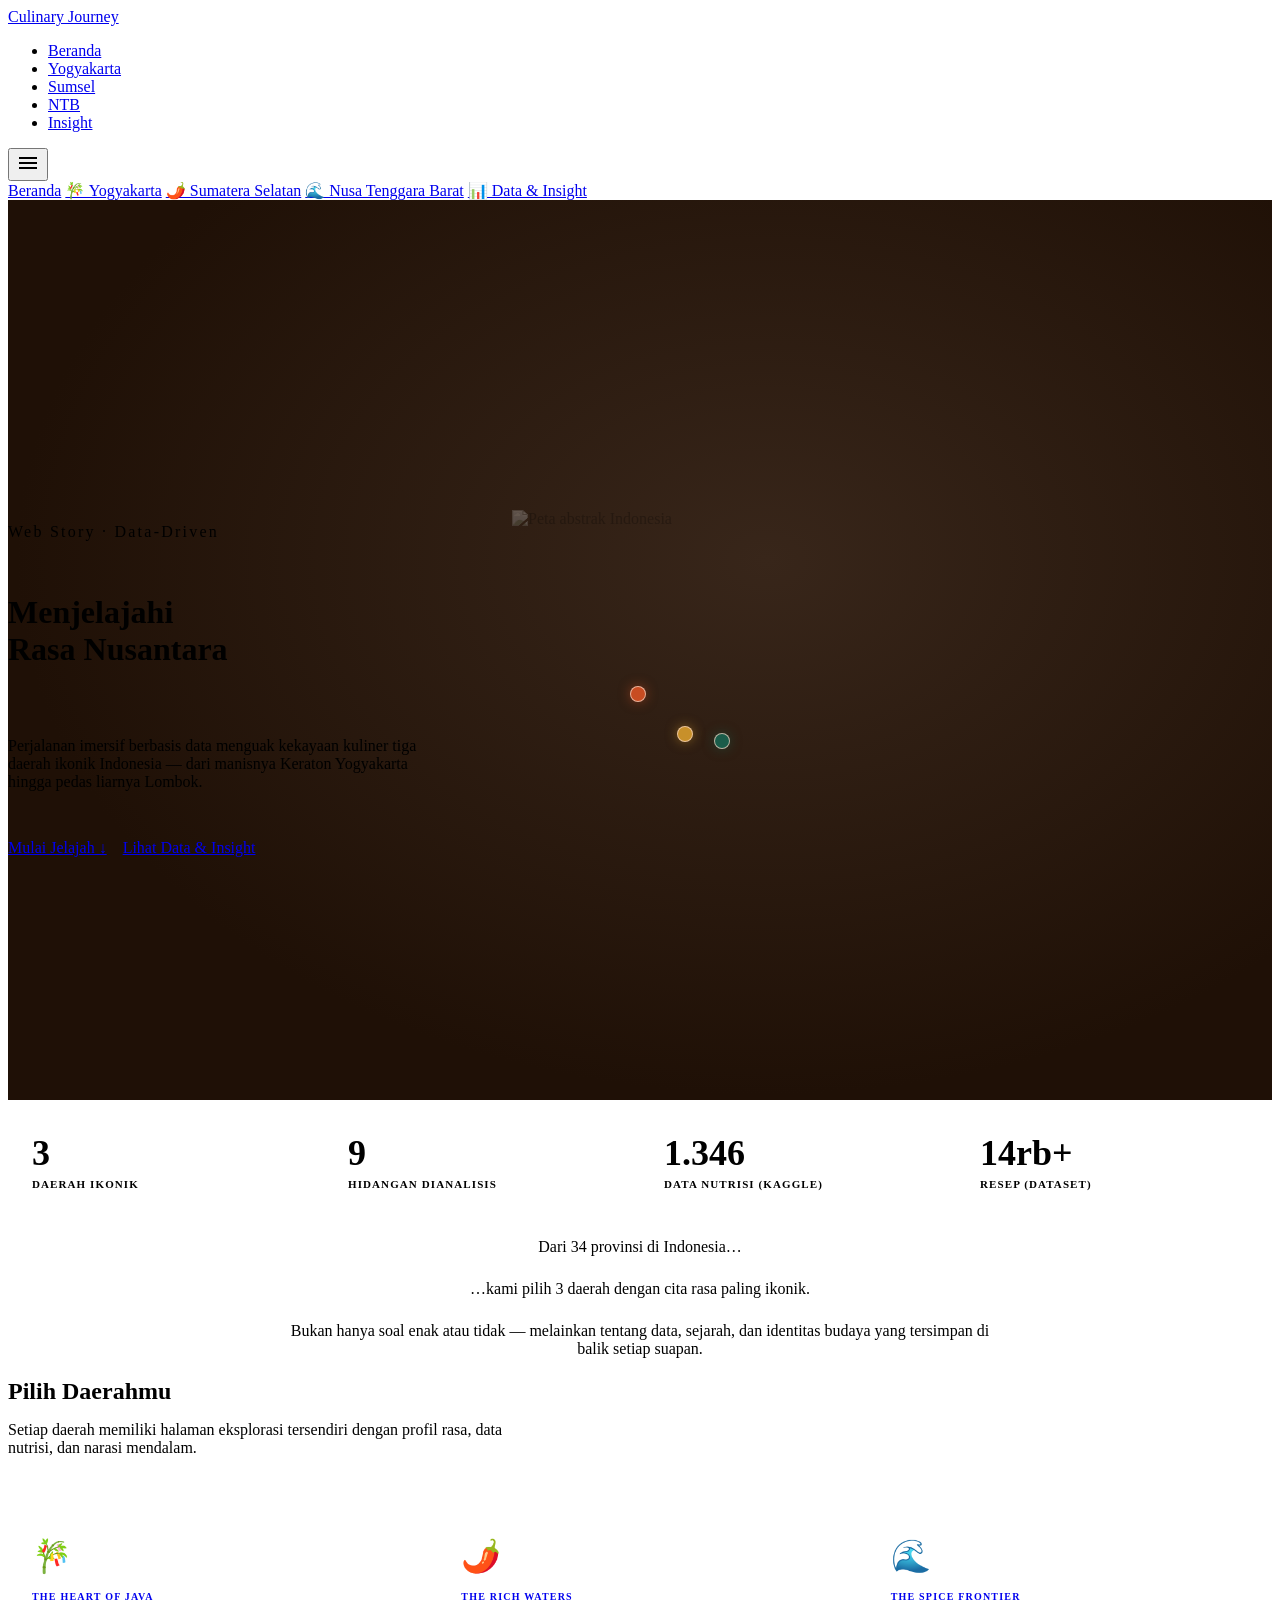
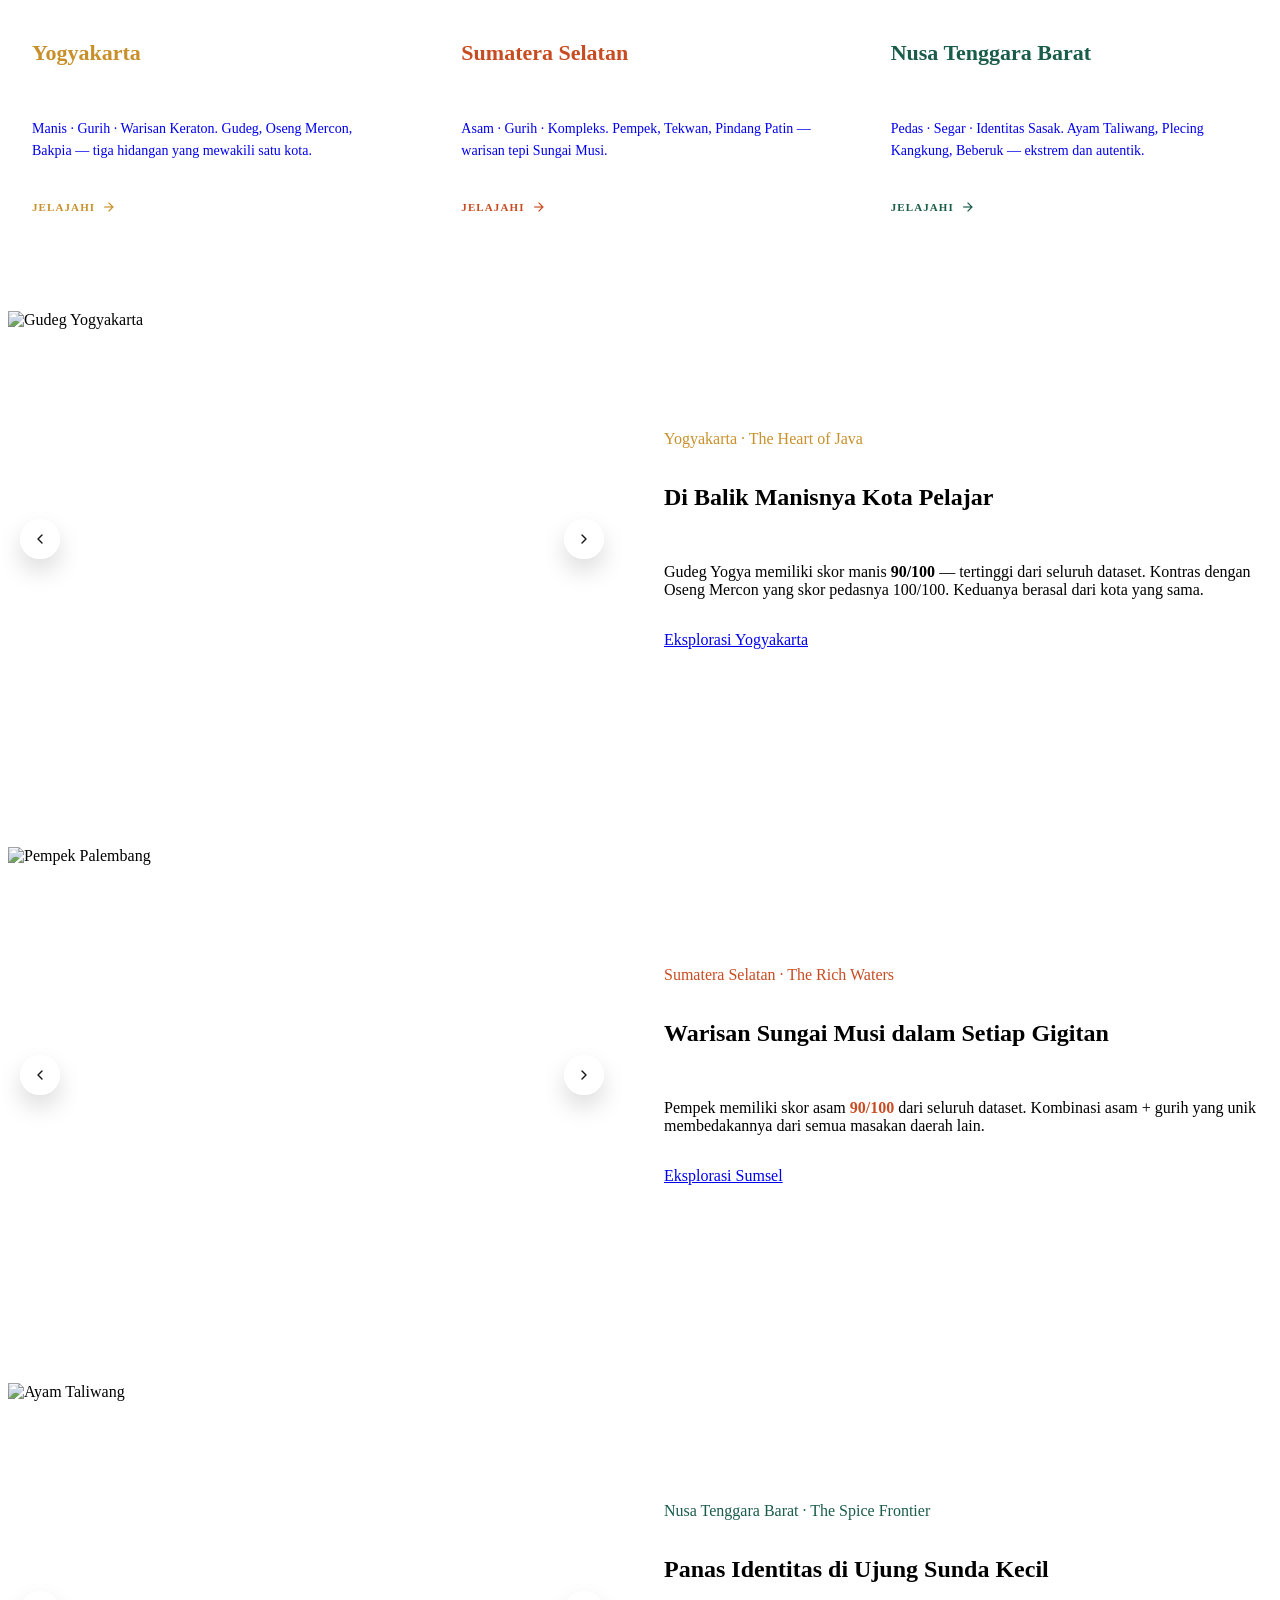
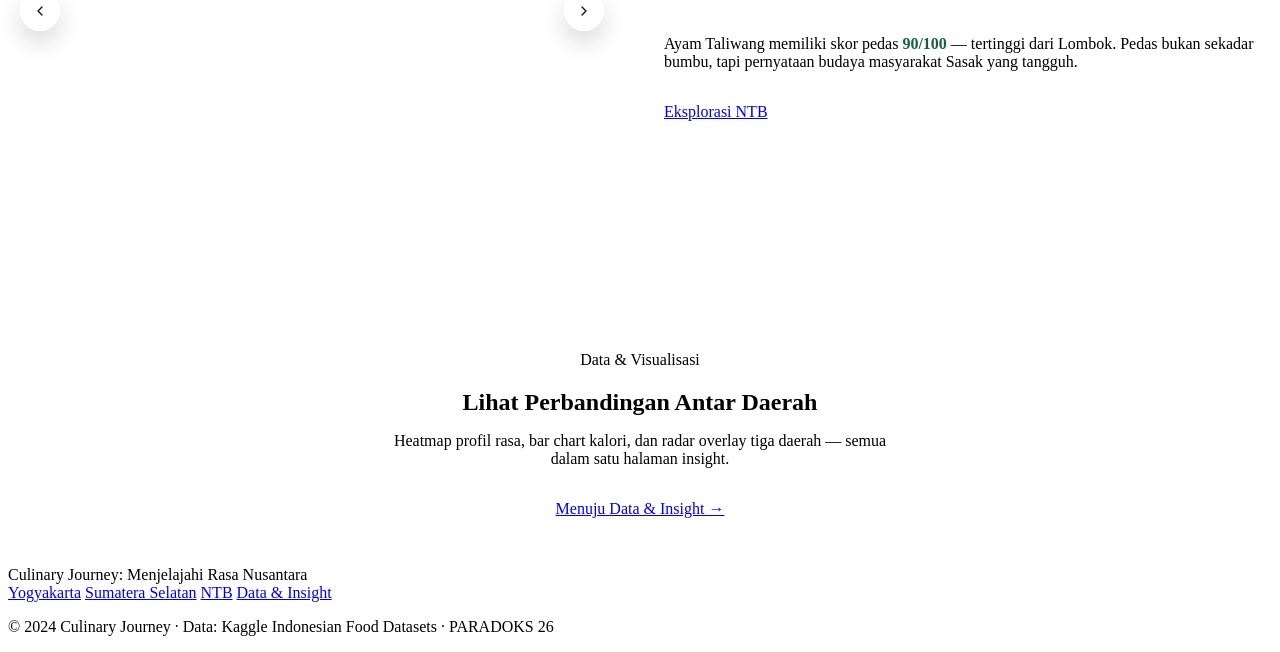
==== culinary-journey/index.html @ 3f038682 "coba update beranda" ====
<!DOCTYPE html>
<html lang="id" class="dark">

<head>
  <meta charset="UTF-8" />
  <meta name="viewport" content="width=device-width, initial-scale=1.0" />
  <title>Culinary Journey: Menjelajahi Rasa Nusantara</title>
  <meta name="description"
    content="Web story interaktif menjelajahi kuliner ikonik tiga daerah Indonesia: Yogyakarta, Sumatera Selatan, dan Nusa Tenggara Barat." />

  <!-- Fonts & Icons -->
  <link rel="preconnect" href="https://fonts.googleapis.com" />
  <link rel="preconnect" href="https://fonts.gstatic.com" crossorigin />
  <link
    href="https://fonts.googleapis.com/css2?family=Playfair+Display:wght@400;600;700&family=Inter:wght@400;500;600&display=swap"
    rel="stylesheet" />
  <link href="https://fonts.googleapis.com/css2?family=Material+Symbols+Outlined:wght,FILL@100..700,0..1&display=swap"
    rel="stylesheet" />

  <!-- Styles -->
  <link rel="stylesheet" href="assets/css/main.css" />
  <style>
    /* ── Landing-specific styles ── */
    .hero {
      min-height: 100vh;
      display: flex;
      align-items: center;
      position: relative;
      overflow: hidden;
    }

    .hero__bg {
      position: absolute;
      inset: 0;
      background: radial-gradient(ellipse at 60% 40%, #38261a 0%, #1f1006 70%);
      z-index: 0;
    }

    .hero__inner {
      position: relative;
      z-index: 1;
      display: grid;
      grid-template-columns: 1fr;
      gap: 3rem;
      align-items: center;
      padding-top: 5rem;
    }

    @media (min-width: 768px) {
      .hero__inner {
        grid-template-columns: 1fr 1fr;
        gap: 4rem;
      }
    }

    /* Map Area */
    .map-area {
      position: relative;
      min-height: 360px;
      border: 1px solid var(--color-outline-variant);
      background-color: var(--color-surface-container-lowest);
      display: flex;
      align-items: center;
      justify-content: center;
      overflow: hidden;
    }

    .map-area__img {
      width: 100%;
      height: 100%;
      object-fit: cover;
      opacity: 0.25;
      filter: grayscale(80%);
      position: absolute;
      inset: 0;
    }

    .map-pin-group {
      position: absolute;
      display: flex;
      flex-direction: column;
      align-items: center;
      cursor: pointer;
      z-index: 2;
      text-decoration: none;
    }

    .map-pin-group:focus-visible {
      outline: 2px solid var(--color-primary);
      outline-offset: 4px;
    }

    .map-pin-group__dot {
      width: 14px;
      height: 14px;
      border-radius: 50%;
      border: 1px solid rgba(252, 220, 202, 0.7);
      transition: transform 0.3s ease, box-shadow 0.3s ease;
    }

    .map-pin-group:hover .map-pin-group__dot {
      transform: scale(1.6);
      box-shadow: 0 0 16px currentColor;
    }

    .map-pin-group__label {
      margin-top: 8px;
      font-size: 0.625rem;
      font-weight: 600;
      letter-spacing: 0.1em;
      text-transform: uppercase;
      color: var(--color-on-surface);
      opacity: 0;
      transition: opacity 0.3s ease;
      white-space: nowrap;
    }

    .map-pin-group:hover .map-pin-group__label {
      opacity: 1;
    }

    .map-pin-group--jogja {
      top: 60%;
      left: 30%;
    }

    .map-pin-group--sumsel {
      top: 49%;
      left: 15%;
    }

    .map-pin-group--ntb {
      top: 62%;
      left: 45%;
    }

    /* Region Cards (Landing) */
    .region-cards {
      display: grid;
      grid-template-columns: 1fr;
      gap: 1.5rem;
    }

    @media (min-width: 640px) {
      .region-cards {
        grid-template-columns: repeat(3, 1fr);
      }
    }

    .region-card {
      border: 1px solid var(--color-outline-variant);
      background-color: var(--color-surface-container-lowest);
      padding: 2rem 1.5rem;
      display: flex;
      flex-direction: column;
      gap: 1rem;
      text-decoration: none;
      transition: border-color 0.3s ease, background-color 0.3s ease;
      cursor: pointer;
    }

    .region-card:hover {
      border-color: var(--color-primary);
      background-color: var(--color-surface-container);
    }

    .region-card__emoji {
      font-size: 2rem;
    }

    .region-card__eyebrow {
      font-size: 0.625rem;
      font-weight: 600;
      letter-spacing: 0.12em;
      text-transform: uppercase;
      color: var(--color-outline);
    }

    .region-card__name {
      font-family: var(--font-display);
      font-size: 1.375rem;
      font-weight: 600;
      color: var(--color-on-surface);
    }

    .region-card__desc {
      font-size: 0.875rem;
      line-height: 1.55;
      color: var(--color-on-surface-variant);
    }

    .region-card__cta {
      font-size: 0.6875rem;
      font-weight: 600;
      letter-spacing: 0.1em;
      text-transform: uppercase;
      display: flex;
      align-items: center;
      gap: 6px;
      margin-top: auto;
      padding-top: 0.5rem;
    }

    /* Z-pattern landing feature articles */
    .landing-feature {
      display: grid;
      grid-template-columns: 1fr;
      gap: 3rem;
      align-items: center;
    }

    @media (min-width: 768px) {
      .landing-feature {
        grid-template-columns: 1fr 1fr;
      }
    }

    .landing-feature__img {
      aspect-ratio: 4/3;
      object-fit: cover;
      width: 100%;
      border: 1px solid var(--color-outline);
      filter: grayscale(40%);
      transition: filter 0.5s ease, opacity 0.4s ease;
    }

    .landing-feature__img:hover {
      filter: grayscale(0%);
    }

    .landing-feature__slider {
      position: relative;
      width: 100%;
      display: grid;
      place-items: center;
    }

    .slider-btn {
      position: absolute;
      top: 50%;
      transform: translateY(-50%);
      width: 40px;
      height: 40px;
      border: none;
      border-radius: 999px;
      background: rgba(255, 255, 255, 0.92);
      color: #111;
      cursor: pointer;
      display: grid;
      place-items: center;
      box-shadow: 0 12px 24px rgba(0, 0, 0, 0.14);
      transition: transform 0.2s ease, background 0.2s ease;
    }

    .slider-btn:hover {
      transform: translateY(-50%) scale(1.05);
      background: rgba(255, 255, 255, 1);
    }

    .slider-btn--prev {
      left: 0.75rem;
    }

    .slider-btn--next {
      right: 0.75rem;
    }

    .slider-btn svg {
      width: 1rem;
      height: 1rem;
    }

    .landing-feature__content {
      display: flex;
      flex-direction: column;
      gap: 1rem;
    }

    /* Stats row */
    .stats-bar {
      display: flex;
      flex-wrap: wrap;
      border: 1px solid var(--color-outline-variant);
      background-color: var(--color-surface-container-lowest);
    }

    .stats-bar__item {
      flex: 1;
      min-width: 180px;
      padding: 2rem 1.5rem;
      border-right: 1px solid var(--color-outline-variant);
      display: flex;
      flex-direction: column;
      gap: 4px;
    }

    .stats-bar__item:last-child {
      border-right: none;
    }

    .stats-bar__value {
      font-family: var(--font-display);
      font-size: 2.25rem;
      font-weight: 700;
      color: var(--color-primary);
    }

    .stats-bar__label {
      font-size: 0.6875rem;
      font-weight: 600;
      letter-spacing: 0.1em;
      text-transform: uppercase;
      color: var(--color-on-surface-variant);
    }
  </style>
</head>

<body>
  <!-- Reading Progress -->
  <div id="reading-progress" role="progressbar" aria-label="Reading progress"></div>

  <!-- Batik Texture Background -->
  <div class="batik-texture" aria-hidden="true"></div>

  <!-- ── NAVBAR ── -->
  <nav class="navbar" role="navigation" aria-label="Main navigation">
    <div class="navbar__inner">
      <a href="index.html" class="navbar__logo" aria-label="Culinary Journey — Home">Culinary Journey</a>

      <ul class="navbar__links" role="list">
        <li><a href="index.html" class="active">Beranda</a></li>
        <li><a href="yogyakarta.html">Yogyakarta</a></li>
        <li><a href="sumatera-selatan.html">Sumsel</a></li>
        <li><a href="nusa-tenggara-barat.html">NTB</a></li>
        <li><a href="insight.html">Insight</a></li>
      </ul>

      <button class="navbar__hamburger" id="hamburger" aria-label="Buka menu" aria-expanded="false">
        <span class="material-symbols-outlined">menu</span>
      </button>
    </div>
  </nav>

  <!-- Mobile Menu -->
  <div class="navbar__mobile-menu" id="mobile-menu" role="navigation" aria-label="Mobile navigation">
    <a href="index.html">Beranda</a>
    <a href="yogyakarta.html">🎋 Yogyakarta</a>
    <a href="sumatera-selatan.html">🌶️ Sumatera Selatan</a>
    <a href="nusa-tenggara-barat.html">🌊 Nusa Tenggara Barat</a>
    <a href="insight.html">📊 Data & Insight</a>
  </div>

  <main>
    <!-- ── HERO ── -->
    <header class="hero" id="hero">
      <div class="hero__bg" aria-hidden="true"></div>
      <div class="container hero__inner">
        <!-- Copy -->
        <div style="display:flex; flex-direction:column; gap:2rem;">
          <span class="text-label text-primary" style="letter-spacing:0.14em;">Web Story · Data-Driven</span>
          <h1 class="text-display" style="max-width:580px;">
            Menjelajahi<br />Rasa Nusantara
          </h1>
          <p class="text-body-lg text-muted" style="max-width:440px;">
            Perjalanan imersif berbasis data menguak kekayaan kuliner tiga daerah ikonik Indonesia — dari manisnya
            Keraton Yogyakarta hingga pedas liarnya Lombok.
          </p>
          <div style="display:flex; flex-wrap:wrap; gap:1rem;">
            <a href="yogyakarta.html" class="btn btn--primary">Mulai Jelajah ↓</a>
            <a href="insight.html" class="btn btn--outline-primary">Lihat Data &amp; Insight</a>
          </div>
        </div>

        <!-- Interactive Map -->
        <div class="map-area" aria-label="Peta Indonesia dengan 3 titik fokus daerah">
          <img class="map-area__img"
            src="https://lh3.googleusercontent.com/aida-public/[base64]"
            alt="Peta abstrak Indonesia" />

          <!-- Yogyakarta Pin -->
          <a class="map-pin-group map-pin-group--jogja" href="yogyakarta.html" aria-label="Explore Yogyakarta">
            <div class="map-pin-group__dot" style="background-color:#c8902a; box-shadow:0 0 12px #c8902a88;"></div>
            <span class="map-pin-group__label" style="color:#c8902a;">Yogyakarta</span>
          </a>

          <!-- Sumatera Selatan Pin -->
          <a class="map-pin-group map-pin-group--sumsel" href="sumatera-selatan.html"
            aria-label="Explore Sumatera Selatan">
            <div class="map-pin-group__dot" style="background-color:#c84c22; box-shadow:0 0 12px #c84c2288;"></div>
            <span class="map-pin-group__label" style="color:#c84c22;">Sumatera Selatan</span>
          </a>

          <!-- NTB Pin -->
          <a class="map-pin-group map-pin-group--ntb" href="nusa-tenggara-barat.html"
            aria-label="Explore Nusa Tenggara Barat">
            <div class="map-pin-group__dot" style="background-color:#1a5c4a; box-shadow:0 0 12px #1a5c4a88;"></div>
            <span class="map-pin-group__label" style="color:#1a5c4a;">NTB</span>
          </a>
        </div>
      </div>
    </header>

    <!-- ── STATS ROW ── -->
    <section aria-label="Statistik proyek">
      <div class="container">
        <div class="stats-bar reveal">
          <div class="stats-bar__item">
            <span class="stats-bar__value">3</span>
            <span class="stats-bar__label">Daerah Ikonik</span>
          </div>
          <div class="stats-bar__item">
            <span class="stats-bar__value">9</span>
            <span class="stats-bar__label">Hidangan Dianalisis</span>
          </div>
          <div class="stats-bar__item">
            <span class="stats-bar__value">1.346</span>
            <span class="stats-bar__label">Data Nutrisi (Kaggle)</span>
          </div>
          <div class="stats-bar__item">
            <span class="stats-bar__value">14rb+</span>
            <span class="stats-bar__label">Resep (Dataset)</span>
          </div>
        </div>
      </div>
    </section>

    <!-- ── SCROLLYTELLING INTRO ── -->
    <section class="section container" aria-label="Narasi pengantar">
      <div style="max-width:700px; margin:0 auto; text-align:center;">
        <p class="text-body-lg text-muted reveal" style="margin-bottom:1.5rem;">
          Dari 34 provinsi di Indonesia…
        </p>
        <p class="text-headline-lg reveal reveal--delay-1" style="margin-bottom:1.5rem;">
          …kami pilih <em style="color:var(--color-primary); font-style:normal;">3 daerah</em> dengan cita rasa paling
          ikonik.
        </p>
        <p class="text-body-lg text-muted reveal reveal--delay-2">
          Bukan hanya soal enak atau tidak — melainkan tentang data, sejarah, dan identitas budaya yang tersimpan di
          balik setiap suapan.
        </p>
      </div>
    </section>

    <!-- ── REGION CARDS ── -->
    <section class="section container" aria-label="Pilih daerah eksplorasi">
      <h2 class="text-headline-lg reveal" style="margin-bottom:0.75rem;">Pilih Daerahmu</h2>
      <p class="text-body-md text-muted reveal reveal--delay-1" style="margin-bottom:3rem; max-width:520px;">
        Setiap daerah memiliki halaman eksplorasi tersendiri dengan profil rasa, data nutrisi, dan narasi mendalam.
      </p>

      <div class="region-cards" data-stagger>
        <!-- Yogyakarta -->
        <a class="region-card reveal" href="yogyakarta.html" data-stagger-child>
          <div class="region-card__emoji">🎋</div>
          <span class="region-card__eyebrow">The Heart of Java</span>
          <h3 class="region-card__name" style="color:#c8902a;">Yogyakarta</h3>
          <p class="region-card__desc">Manis · Gurih · Warisan Keraton. Gudeg, Oseng Mercon, Bakpia — tiga hidangan yang
            mewakili satu kota.</p>
          <span class="region-card__cta" style="color:#c8902a;">
            Jelajahi <span class="material-symbols-outlined" style="font-size:1rem;">arrow_forward</span>
          </span>
        </a>

        <!-- Sumatera Selatan -->
        <a class="region-card reveal reveal--delay-1" href="sumatera-selatan.html" data-stagger-child>
          <div class="region-card__emoji">🌶️</div>
          <span class="region-card__eyebrow">The Rich Waters</span>
          <h3 class="region-card__name" style="color:#c84c22;">Sumatera Selatan</h3>
          <p class="region-card__desc">Asam · Gurih · Kompleks. Pempek, Tekwan, Pindang Patin — warisan tepi Sungai
            Musi.</p>
          <span class="region-card__cta" style="color:#c84c22;">
            Jelajahi <span class="material-symbols-outlined" style="font-size:1rem;">arrow_forward</span>
          </span>
        </a>

        <!-- NTB -->
        <a class="region-card reveal reveal--delay-2" href="nusa-tenggara-barat.html" data-stagger-child>
          <div class="region-card__emoji">🌊</div>
          <span class="region-card__eyebrow">The Spice Frontier</span>
          <h3 class="region-card__name" style="color:#1a5c4a;">Nusa Tenggara Barat</h3>
          <p class="region-card__desc">Pedas · Segar · Identitas Sasak. Ayam Taliwang, Plecing Kangkung, Beberuk —
            ekstrem dan autentik.</p>
          <span class="region-card__cta" style="color:#1a5c4a;">
            Jelajahi <span class="material-symbols-outlined" style="font-size:1rem;">arrow_forward</span>
          </span>
        </a>
      </div>
    </section>

    <!-- ── Z-PATTERN: YOGYAKARTA FEATURE ── -->
    <section class="section container" aria-label="Feature Yogyakarta">
      <div class="batik-divider" aria-hidden="true">
        <span class="batik-divider__line"></span>
        <span class="batik-divider__dot"></span>
        <span class="batik-divider__dot"></span>
        <span class="batik-divider__dot"></span>
        <span class="batik-divider__line"></span>
      </div>

      <article class="landing-feature" style="margin-top:4rem;">
        <div class="reveal">
          <div class="landing-feature__slider" data-slider="yogya">
            <button class="slider-btn slider-btn--prev" type="button" aria-label="Gambar sebelumnya"
              data-slider-button="prev" data-slider="yogya">
              <svg viewBox="0 0 24 24" aria-hidden="true">
                <path d="M15 18l-6-6 6-6" fill="none" stroke="currentColor" stroke-width="2" stroke-linecap="round"
                  stroke-linejoin="round" />
              </svg>
            </button>
            <img class="landing-feature__img"
              src="https://lh3.googleusercontent.com/aida-public/[base64]"
              alt="Gudeg Yogyakarta" data-slider="yogya" />
            <button class="slider-btn slider-btn--next" type="button" aria-label="Gambar berikutnya"
              data-slider-button="next" data-slider="yogya">
              <svg viewBox="0 0 24 24" aria-hidden="true">
                <path d="M9 18l6-6-6-6" fill="none" stroke="currentColor" stroke-width="2" stroke-linecap="round"
                  stroke-linejoin="round" />
              </svg>
            </button>
          </div>
        </div>
        <div class="landing-feature__content reveal reveal--delay-1">
          <span class="text-label" style="color:#c8902a;">Yogyakarta · The Heart of Java</span>
          <h2 class="text-headline-lg">Di Balik Manisnya Kota Pelajar</h2>
          <p class="text-body-lg text-muted">
            Gudeg Yogya memiliki skor manis <strong style="color:var(--color-primary);">90/100</strong> — tertinggi dari
            seluruh dataset. Kontras dengan Oseng Mercon yang skor pedasnya 100/100. Keduanya berasal dari kota yang
            sama.
          </p>
          <a href="yogyakarta.html" class="btn btn--outline" style="align-self:flex-start;">Eksplorasi Yogyakarta</a>
        </div>
      </article>

      <!-- Reversed Z: Sumatera Selatan -->
      <article class="landing-feature" style="margin-top:5rem;">
        <div class="landing-feature__content reveal" style="order:2;">
          <span class="text-label" style="color:#c84c22;">Sumatera Selatan · The Rich Waters</span>
          <h2 class="text-headline-lg">Warisan Sungai Musi dalam Setiap Gigitan</h2>
          <p class="text-body-lg text-muted">
            Pempek memiliki skor asam <strong style="color:#c84c22;">90/100</strong> dari seluruh dataset. Kombinasi
            asam + gurih yang unik membedakannya dari semua masakan daerah lain.
          </p>
          <a href="sumatera-selatan.html" class="btn btn--outline" style="align-self:flex-start;">Eksplorasi Sumsel</a>
        </div>
        <div class="reveal reveal--delay-1" style="order:1;">
          <div class="landing-feature__slider" data-slider="sumsel">
            <button class="slider-btn slider-btn--prev" type="button" aria-label="Gambar sebelumnya"
              data-slider-button="prev" data-slider="sumsel">
              <svg viewBox="0 0 24 24" aria-hidden="true">
                <path d="M15 18l-6-6 6-6" fill="none" stroke="currentColor" stroke-width="2" stroke-linecap="round"
                  stroke-linejoin="round" />
              </svg>
            </button>
            <img class="landing-feature__img"
              src="https://lh3.googleusercontent.com/aida-public/[base64]"
              alt="Pempek Palembang" data-slider="sumsel" />
            <button class="slider-btn slider-btn--next" type="button" aria-label="Gambar berikutnya"
              data-slider-button="next" data-slider="sumsel">
              <svg viewBox="0 0 24 24" aria-hidden="true">
                <path d="M9 18l6-6-6-6" fill="none" stroke="currentColor" stroke-width="2" stroke-linecap="round"
                  stroke-linejoin="round" />
              </svg>
            </button>
          </div>
        </div>
      </article>

      <!-- Reversed Z: Nusa Tenggara Barat -->
      <article class="landing-feature" style="margin-top:5rem;">
        <div class="reveal">
          <div class="landing-feature__slider" data-slider="ntb">
            <button class="slider-btn slider-btn--prev" type="button" aria-label="Gambar sebelumnya"
              data-slider-button="prev" data-slider="ntb">
              <svg viewBox="0 0 24 24" aria-hidden="true">
                <path d="M15 18l-6-6 6-6" fill="none" stroke="currentColor" stroke-width="2" stroke-linecap="round"
                  stroke-linejoin="round" />
              </svg>
            </button>
            <img class="landing-feature__img" src="https://images.unsplash.com/photo-1555126634-323283e090fa?w=800&q=80"
              alt="Ayam Taliwang" data-slider="ntb" />
            <button class="slider-btn slider-btn--next" type="button" aria-label="Gambar berikutnya"
              data-slider-button="next" data-slider="ntb">
              <svg viewBox="0 0 24 24" aria-hidden="true">
                <path d="M9 18l6-6-6-6" fill="none" stroke="currentColor" stroke-width="2" stroke-linecap="round"
                  stroke-linejoin="round" />
              </svg>
            </button>
          </div>
        </div>
        <div class="landing-feature__content reveal reveal--delay-1">
          <span class="text-label" style="color:#1a5c4a;">Nusa Tenggara Barat · The Spice Frontier</span>
          <h2 class="text-headline-lg">Panas Identitas di Ujung Sunda Kecil</h2>
          <p class="text-body-lg text-muted">
            Ayam Taliwang memiliki skor pedas <strong style="color:#1a5c4a;">90/100</strong> — tertinggi dari Lombok.
            Pedas bukan sekadar bumbu, tapi pernyataan budaya masyarakat Sasak yang tangguh.
          </p>
          <a href="nusa-tenggara-barat.html" class="btn btn--outline" style="align-self:flex-start;">Eksplorasi NTB</a>
        </div>
      </article>
    </section>

    <!-- ── CTA INSIGHT ── -->
    <section class="section container" style="text-align:center;" aria-label="CTA Data Insight">
      <div class="batik-divider reveal" aria-hidden="true">
        <span class="batik-divider__line"></span>
        <span class="batik-divider__dot"></span>
        <span class="batik-divider__dot"></span>
        <span class="batik-divider__dot"></span>
        <span class="batik-divider__line"></span>
      </div>
      <div class="reveal"
        style="margin-top:4rem; padding:3rem; border:1px solid var(--color-outline-variant); background-color:var(--color-surface-container-lowest);">
        <span class="text-label text-outline" style="display:block; margin-bottom:1rem;">Data &amp; Visualisasi</span>
        <h2 class="text-headline-lg" style="margin-bottom:1rem;">Lihat Perbandingan Antar Daerah</h2>
        <p class="text-body-lg text-muted" style="max-width:500px; margin:0 auto 2rem;">
          Heatmap profil rasa, bar chart kalori, dan radar overlay tiga daerah — semua dalam satu halaman insight.
        </p>
        <a href="insight.html" class="btn btn--primary">Menuju Data &amp; Insight →</a>
      </div>
    </section>
  </main>

  <!-- ── FOOTER ── -->
  <footer class="footer" role="contentinfo">
    <div class="footer__inner">
      <div class="footer__logo">Culinary Journey: Menjelajahi Rasa Nusantara</div>
      <nav class="footer__links" aria-label="Footer navigation">
        <a href="yogyakarta.html">Yogyakarta</a>
        <a href="sumatera-selatan.html">Sumatera Selatan</a>
        <a href="nusa-tenggara-barat.html">NTB</a>
        <a href="insight.html">Data &amp; Insight</a>
      </nav>
      <p class="footer__copy">© 2024 Culinary Journey · Data: Kaggle Indonesian Food Datasets · PARADOKS 26</p>
    </div>
  </footer>

  <!-- Scripts -->
  <script src="assets/js/main.js"></script>
  <script>
    document.addEventListener('DOMContentLoaded', () => {
      const sliders = {
        yogya: [
          { src: 'https://lh3.googleusercontent.com/aida-public/[base64]', alt: 'Gudeg Yogyakarta' },
          { src: 'https://images.unsplash.com/photo-1555342008-47ad87396bbf?w=800&q=80', alt: 'Oseng Mercon' },
          { src: 'https://images.unsplash.com/photo-1564936282956-5f3c1d1ce1ca?w=800&q=80', alt: 'Bakpia Pathok' }
        ],
        sumsel: [
          { src: 'https://lh3.googleusercontent.com/aida-public/[base64]', alt: 'Pempek Palembang' },
          { src: 'https://images.unsplash.com/photo-1550401372-e2a553a5e6f0?w=800&q=80', alt: 'Tekwan Palembang' },
          { src: 'https://images.unsplash.com/photo-1540189549336-e6e99c3679fe?w=800&q=80', alt: 'Pindang Patin Sumsel' }
        ],
        ntb: [
          { src: 'https://images.unsplash.com/photo-1555126634-323283e090fa?w=800&q=80', alt: 'Ayam Taliwang' },
          { src: 'https://images.unsplash.com/photo-1506354666786-959d6d497f1a?w=800&q=80', alt: 'Plecing Kangkung' },
          { src: 'https://images.unsplash.com/photo-1544025162-d76694265947?w=800&q=80', alt: 'Beberuk Terong' }
        ]
      };

      const state = { yogya: 0, sumsel: 0, ntb: 0 };

      const update = (id) => {
        const image = document.querySelector(`img[data-slider="${id}"]`);
        if (!image) return;
        const item = sliders[id][state[id]];
        image.style.opacity = '0';
        setTimeout(() => {
          image.src = item.src;
          image.alt = item.alt;
          image.style.opacity = '1';
        }, 120);
      };

      document.querySelectorAll('[data-slider-button]').forEach(button => {
        button.addEventListener('click', () => {
          const id = button.dataset.slider;
          const dir = button.dataset.sliderButton === 'next' ? 1 : -1;
          const items = sliders[id];
          if (!items) return;
          state[id] = (state[id] + dir + items.length) % items.length;
          update(id);
        });
      });

      update('yogya');
      update('sumsel');
      update('ntb');
    });
  </script>
</body>

</html>
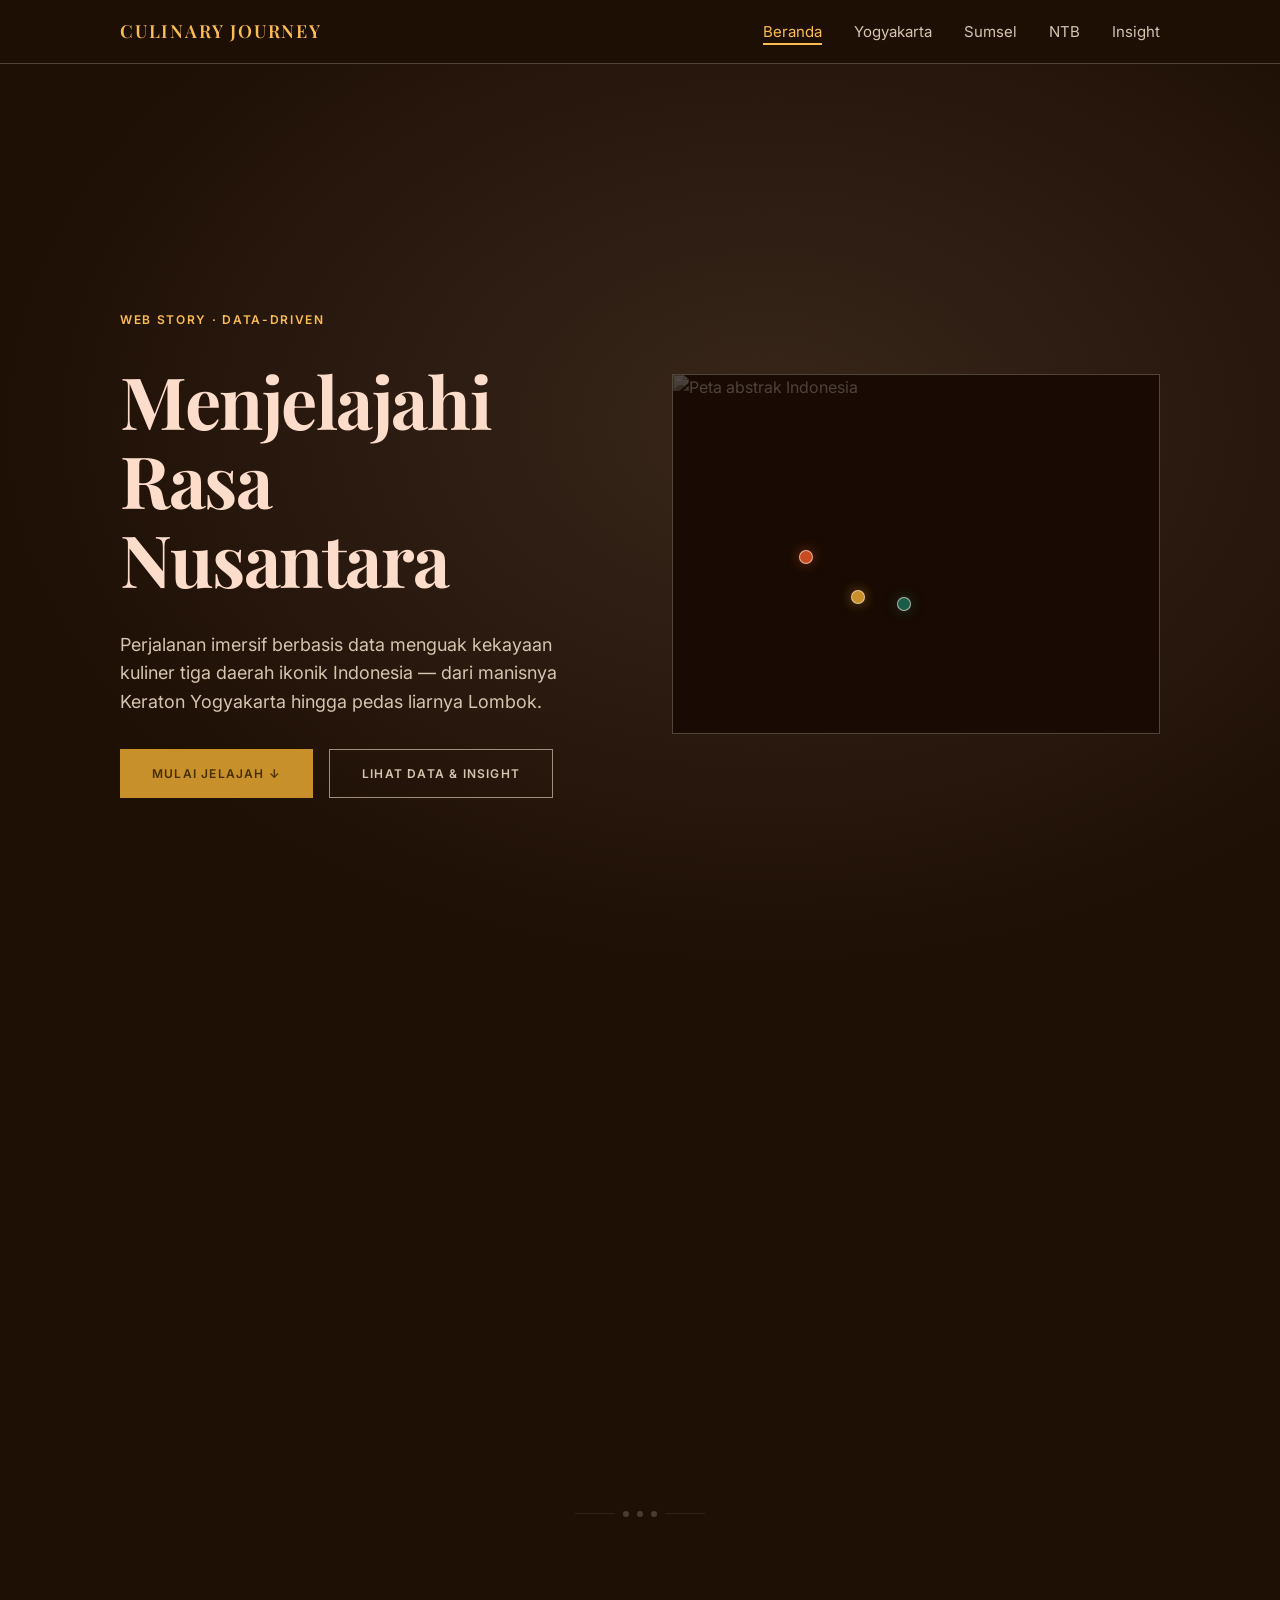
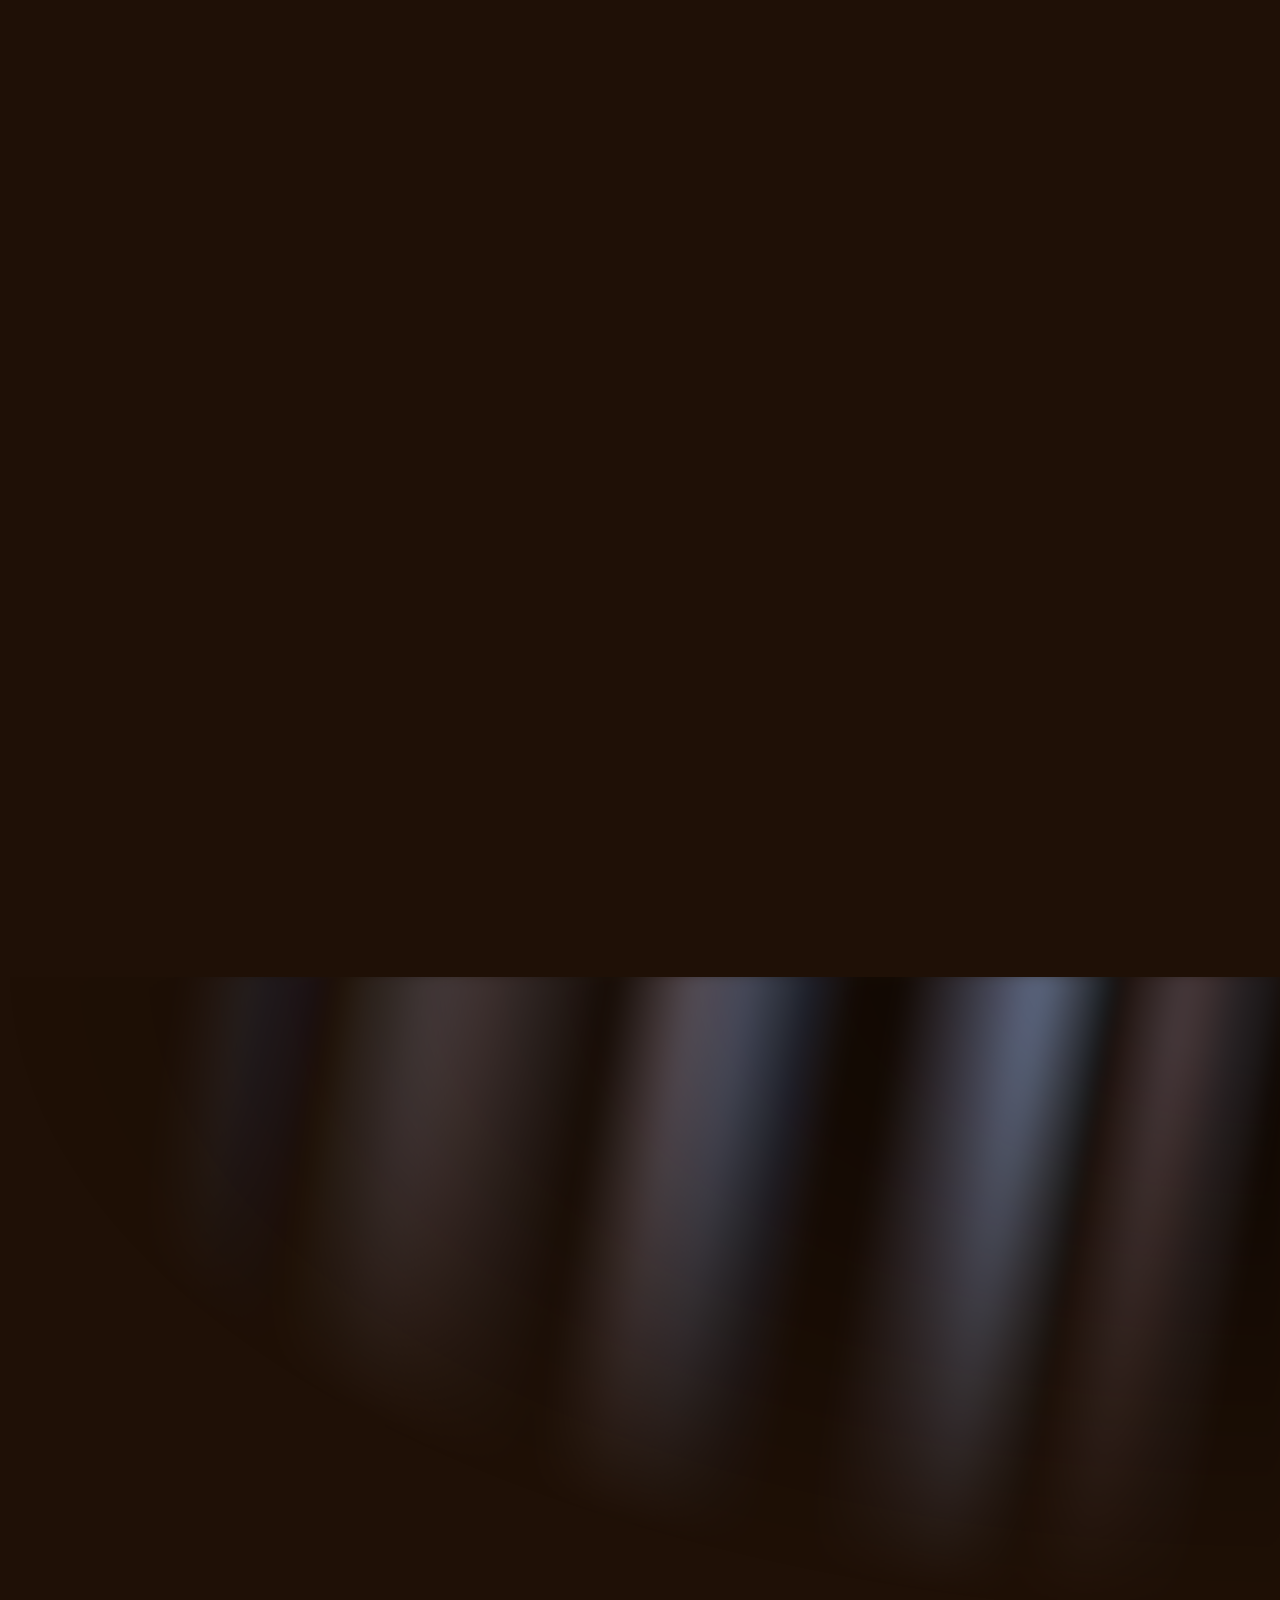
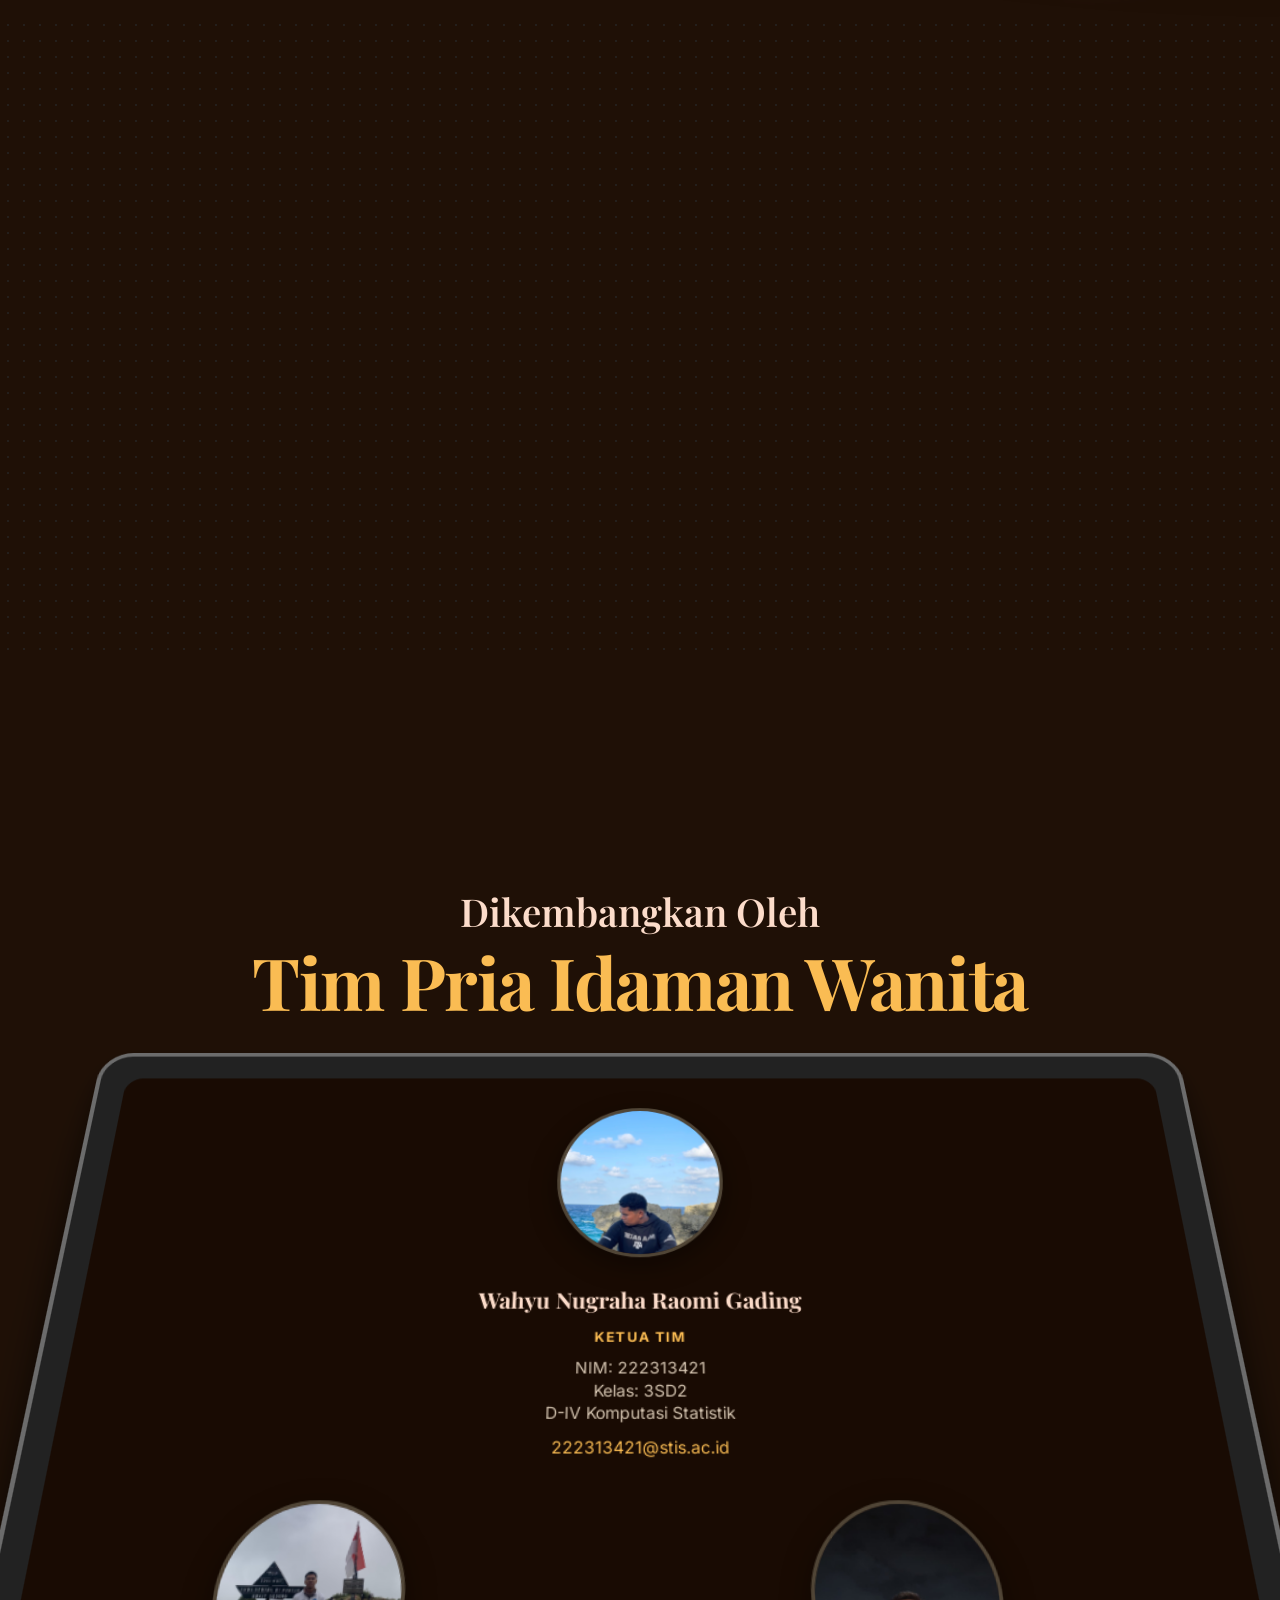
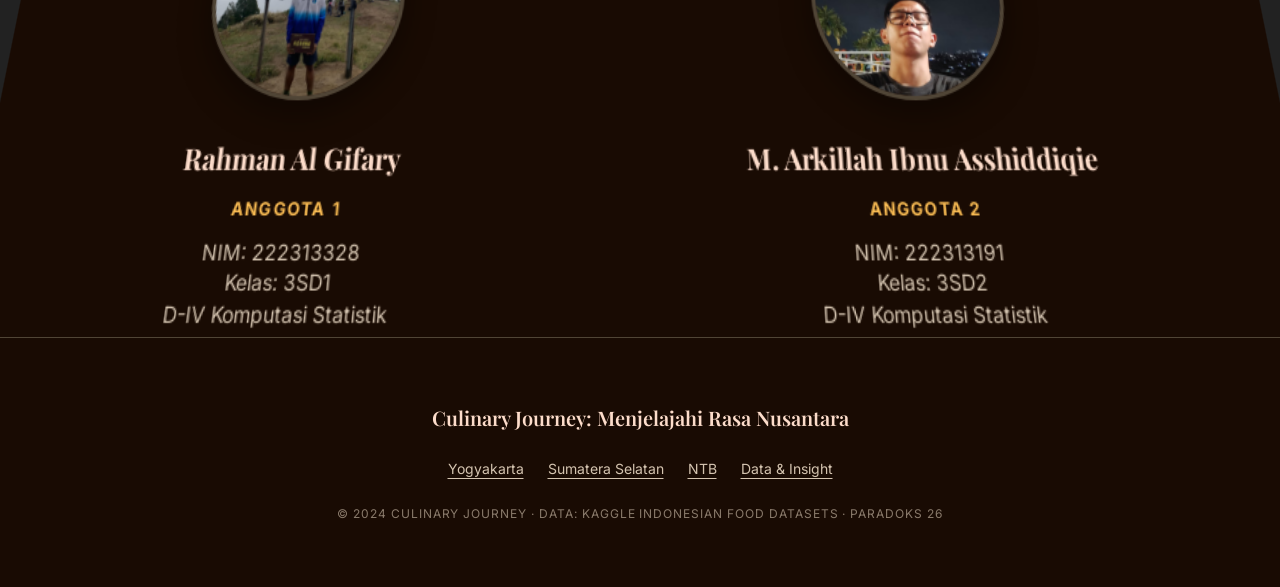
==== commit 92e992b5: "edit beranda" ====
--- a/culinary-journey/index.html
+++ b/culinary-journey/index.html
@@ -134,71 +134,84 @@
       left: 45%;
     }
 
-    /* Region Cards (Landing) */
-    .region-cards {
-      display: grid;
-      grid-template-columns: 1fr;
+    /* ── Aurora Background (CTA Insight) ── */
+    .aurora-container {
+      position: relative;
+      display: flex;
+      flex-direction: column;
+      height: 60vh;
+      min-height: 40rem;
+      align-items: center;
+      justify-content: center;
+      background-color: var(--color-surface);
+      color: var(--color-on-surface);
+      overflow: hidden;
+    }
+
+    .aurora-bg-wrapper {
+      position: absolute;
+      inset: 0;
+      overflow: hidden;
+      pointer-events: none;
+    }
+
+    .aurora-bg {
+      --black: #000;
+      --transparent: transparent;
+      --aurora-1: #3b82f6;
+      --aurora-2: #a5b4fc;
+      --aurora-3: #93c5fd;
+      --aurora-4: #ddd6fe;
+      --aurora-5: #60a5fa;
+
+      --dark-gradient: repeating-linear-gradient(100deg, var(--black) 0%, var(--black) 7%, var(--transparent) 10%, var(--transparent) 12%, var(--black) 16%);
+      --aurora: repeating-linear-gradient(100deg, var(--aurora-1) 10%, var(--aurora-2) 15%, var(--aurora-3) 20%, var(--aurora-4) 25%, var(--aurora-5) 30%);
+
+      position: absolute;
+      inset: -10px;
+      opacity: 0.5;
+      will-change: transform;
+      filter: blur(10px);
+
+      background-image: var(--dark-gradient), var(--aurora);
+      background-size: 300% 200%;
+      background-position: 50% 50%, 50% 50%;
+
+      mask-image: radial-gradient(ellipse at 100% 0%, black 10%, transparent 70%);
+      -webkit-mask-image: radial-gradient(ellipse at 100% 0%, black 10%, transparent 70%);
+    }
+
+    .aurora-bg::after {
+      content: "";
+      position: absolute;
+      inset: 0;
+      background-image: var(--dark-gradient), var(--aurora);
+      background-size: 200% 100%;
+      animation: aurora 60s linear infinite;
+      background-attachment: fixed;
+      mix-blend-mode: difference;
+    }
+
+    @keyframes aurora {
+      from {
+        background-position: 50% 50%, 50% 50%;
+      }
+
+      to {
+        background-position: 350% 50%, 350% 50%;
+      }
+    }
+
+    .aurora-content {
+      position: relative;
+      z-index: 10;
+      display: flex;
+      flex-direction: column;
       gap: 1.5rem;
-    }
-
-    @media (min-width: 640px) {
-      .region-cards {
-        grid-template-columns: repeat(3, 1fr);
-      }
-    }
-
-    .region-card {
-      border: 1px solid var(--color-outline-variant);
-      background-color: var(--color-surface-container-lowest);
-      padding: 2rem 1.5rem;
-      display: flex;
-      flex-direction: column;
-      gap: 1rem;
-      text-decoration: none;
-      transition: border-color 0.3s ease, background-color 0.3s ease;
-      cursor: pointer;
-    }
-
-    .region-card:hover {
-      border-color: var(--color-primary);
-      background-color: var(--color-surface-container);
-    }
-
-    .region-card__emoji {
-      font-size: 2rem;
-    }
-
-    .region-card__eyebrow {
-      font-size: 0.625rem;
-      font-weight: 600;
-      letter-spacing: 0.12em;
-      text-transform: uppercase;
-      color: var(--color-outline);
-    }
-
-    .region-card__name {
-      font-family: var(--font-display);
-      font-size: 1.375rem;
-      font-weight: 600;
-      color: var(--color-on-surface);
-    }
-
-    .region-card__desc {
-      font-size: 0.875rem;
-      line-height: 1.55;
-      color: var(--color-on-surface-variant);
-    }
-
-    .region-card__cta {
-      font-size: 0.6875rem;
-      font-weight: 600;
-      letter-spacing: 0.1em;
-      text-transform: uppercase;
-      display: flex;
-      align-items: center;
-      gap: 6px;
-      margin-top: auto;
-      padding-top: 0.5rem;
+      align-items: center;
+      justify-content: center;
+      padding: 0 1rem;
+      text-align: center;
     }
 
     /* Z-pattern landing feature articles */
@@ -311,6 +324,206 @@
       letter-spacing: 0.1em;
       text-transform: uppercase;
       color: var(--color-on-surface-variant);
+    }
+
+    /* ── Hero Highlight (Philosophy) ── */
+    .hero-highlight {
+      position: relative;
+      min-height: 40rem;
+      display: flex;
+      align-items: center;
+      justify-content: center;
+      overflow: hidden;
+      width: 100%;
+      background-color: var(--color-surface);
+    }
+
+    .hero-highlight-bg {
+      position: absolute;
+      inset: 0;
+      pointer-events: none;
+      opacity: 0.7;
+      background-image: radial-gradient(circle, rgb(38, 38, 38) 1px, transparent 1px);
+      background-size: 16px 16px;
+    }
+
+    .hero-highlight-mask {
+      position: absolute;
+      inset: 0;
+      opacity: 0;
+      pointer-events: none;
+      transition: opacity 0.3s ease;
+      background-image: radial-gradient(circle, var(--color-primary) 1px, transparent 1px);
+      background-size: 16px 16px;
+      mask-image: radial-gradient(250px circle at var(--mouse-x, 0px) var(--mouse-y, 0px), black 0%, transparent 100%);
+      -webkit-mask-image: radial-gradient(250px circle at var(--mouse-x, 0px) var(--mouse-y, 0px), black 0%, transparent 100%);
+    }
+
+    .hero-highlight:hover .hero-highlight-mask {
+      opacity: 1;
+    }
+
+    .hero-highlight-content {
+      position: relative;
+      z-index: 20;
+    }
+
+    .highlight-text {
+      background-image: linear-gradient(to right, #c8902a, #c84c22);
+      background-size: 0% 100%;
+      background-repeat: no-repeat;
+      background-position: left center;
+      display: inline-block;
+      padding: 0.25rem 0.5rem;
+      border-radius: 8px;
+      color: #fff;
+    }
+
+    .highlight-text.active {
+      transition: background-size 1.5s cubic-bezier(0.4, 0, 0.2, 1);
+      background-size: 100% 100%;
+    }
+
+    /* ── Container Scroll Animation (Dev Identity) ── */
+    .scroll-animation-container {
+      height: 60rem;
+      display: flex;
+      align-items: center;
+      justify-content: center;
+      position: relative;
+      padding: 2rem;
+      overflow: hidden;
+    }
+
+    @media (min-width: 768px) {
+      .scroll-animation-container {
+        height: 80rem;
+        padding: 5rem;
+      }
+    }
+
+    .scroll-animation-perspective {
+      perspective: 1000px;
+      width: 100%;
+      position: relative;
+      padding-top: 5rem;
+      max-width: 1024px;
+      margin: 0 auto;
+    }
+
+    @media (min-width: 768px) {
+      .scroll-animation-perspective {
+        padding-top: 10rem;
+      }
+    }
+
+    .scroll-animation-header {
+      transform: translateY(var(--translate-y, 0));
+      text-align: center;
+      margin-bottom: 2rem;
+      will-change: transform;
+    }
+
+    .scroll-animation-card {
+      transform: rotateX(var(--rotate-x, 20deg)) scale(var(--scale, 0.9));
+      box-shadow: 0 0 #0000004d, 0 9px 20px #0000004a, 0 37px 37px #00000042, 0 84px 50px #00000026, 0 149px 60px #0000000a, 0 233px 65px #00000003;
+      border: 4px solid #6C6C6C;
+      padding: 1.5rem;
+      background: #222;
+      border-radius: 30px;
+      height: auto;
+      min-height: 35rem;
+      display: flex;
+      flex-direction: column;
+      will-change: transform;
+      transform-origin: top center;
+    }
+
+    .dev-card-inner {
+      height: 100%;
+      width: 100%;
+      overflow: hidden;
+      border-radius: 16px;
+      background-color: var(--color-surface-container-lowest);
+      padding: 2rem;
+      display: flex;
+      flex-direction: column;
+      gap: 2rem;
+      align-items: center;
+      justify-content: center;
+    }
+
+    .dev-member {
+      display: flex;
+      flex-direction: column;
+      align-items: center;
+      text-align: center;
+      gap: 0.5rem;
+    }
+
+    .dev-avatar {
+      width: 150px;
+      height: 150px;
+      border-radius: 50%;
+      background: var(--color-surface-container-high);
+      display: grid;
+      place-items: center;
+      color: var(--color-primary);
+      margin-bottom: 1rem;
+      border: 3px solid var(--color-outline-variant);
+      box-shadow: 0 8px 24px rgba(0, 0, 0, 0.4);
+      transition: transform 0.3s ease, border-color 0.3s ease;
+    }
+
+    .dev-avatar:hover {
+      transform: scale(1.05) translateY(-5px);
+      border-color: var(--color-primary);
+    }
+
+    .dev-member h3 {
+      font-family: var(--font-display);
+      font-size: 1.25rem;
+      color: var(--color-on-surface);
+      margin: 0;
+    }
+
+    .dev-role {
+      font-size: 0.75rem;
+      text-transform: uppercase;
+      letter-spacing: 0.1em;
+      color: var(--color-primary);
+      font-weight: 700;
+    }
+
+    .dev-member p {
+      font-size: 0.875rem;
+      color: var(--color-on-surface-variant);
+      line-height: 1.4;
+      margin: 0;
+    }
+
+    .dev-member a {
+      color: var(--color-primary);
+      font-size: 0.875rem;
+      text-decoration: none;
+    }
+
+    .dev-member a:hover {
+      text-decoration: underline;
+    }
+
+    .dev-members-row {
+      display: flex;
+      flex-direction: column;
+      gap: 2rem;
+      width: 100%;
+    }
+
+    @media (min-width: 640px) {
+      .dev-members-row {
+        flex-direction: row;
+        justify-content: space-around;
+      }
     }
   </style>
 </head>
@@ -400,29 +613,7 @@
       </div>
     </header>
 
-    <!-- ── STATS ROW ── -->
-    <section aria-label="Statistik proyek">
-      <div class="container">
-        <div class="stats-bar reveal">
-          <div class="stats-bar__item">
-            <span class="stats-bar__value">3</span>
-            <span class="stats-bar__label">Daerah Ikonik</span>
-          </div>
-          <div class="stats-bar__item">
-            <span class="stats-bar__value">9</span>
-            <span class="stats-bar__label">Hidangan Dianalisis</span>
-          </div>
-          <div class="stats-bar__item">
-            <span class="stats-bar__value">1.346</span>
-            <span class="stats-bar__label">Data Nutrisi (Kaggle)</span>
-          </div>
-          <div class="stats-bar__item">
-            <span class="stats-bar__value">14rb+</span>
-            <span class="stats-bar__label">Resep (Dataset)</span>
-          </div>
-        </div>
-      </div>
-    </section>
+
 
     <!-- ── SCROLLYTELLING INTRO ── -->
     <section class="section container" aria-label="Narasi pengantar">
@@ -441,51 +632,7 @@
       </div>
     </section>
 
-    <!-- ── REGION CARDS ── -->
-    <section class="section container" aria-label="Pilih daerah eksplorasi">
-      <h2 class="text-headline-lg reveal" style="margin-bottom:0.75rem;">Pilih Daerahmu</h2>
-      <p class="text-body-md text-muted reveal reveal--delay-1" style="margin-bottom:3rem; max-width:520px;">
-        Setiap daerah memiliki halaman eksplorasi tersendiri dengan profil rasa, data nutrisi, dan narasi mendalam.
-      </p>
-
-      <div class="region-cards" data-stagger>
-        <!-- Yogyakarta -->
-        <a class="region-card reveal" href="yogyakarta.html" data-stagger-child>
-          <div class="region-card__emoji">🎋</div>
-          <span class="region-card__eyebrow">The Heart of Java</span>
-          <h3 class="region-card__name" style="color:#c8902a;">Yogyakarta</h3>
-          <p class="region-card__desc">Manis · Gurih · Warisan Keraton. Gudeg, Oseng Mercon, Bakpia — tiga hidangan yang
-            mewakili satu kota.</p>
-          <span class="region-card__cta" style="color:#c8902a;">
-            Jelajahi <span class="material-symbols-outlined" style="font-size:1rem;">arrow_forward</span>
-          </span>
-        </a>
-
-        <!-- Sumatera Selatan -->
-        <a class="region-card reveal reveal--delay-1" href="sumatera-selatan.html" data-stagger-child>
-          <div class="region-card__emoji">🌶️</div>
-          <span class="region-card__eyebrow">The Rich Waters</span>
-          <h3 class="region-card__name" style="color:#c84c22;">Sumatera Selatan</h3>
-          <p class="region-card__desc">Asam · Gurih · Kompleks. Pempek, Tekwan, Pindang Patin — warisan tepi Sungai
-            Musi.</p>
-          <span class="region-card__cta" style="color:#c84c22;">
-            Jelajahi <span class="material-symbols-outlined" style="font-size:1rem;">arrow_forward</span>
-          </span>
-        </a>
-
-        <!-- NTB -->
-        <a class="region-card reveal reveal--delay-2" href="nusa-tenggara-barat.html" data-stagger-child>
-          <div class="region-card__emoji">🌊</div>
-          <span class="region-card__eyebrow">The Spice Frontier</span>
-          <h3 class="region-card__name" style="color:#1a5c4a;">Nusa Tenggara Barat</h3>
-          <p class="region-card__desc">Pedas · Segar · Identitas Sasak. Ayam Taliwang, Plecing Kangkung, Beberuk —
-            ekstrem dan autentik.</p>
-          <span class="region-card__cta" style="color:#1a5c4a;">
-            Jelajahi <span class="material-symbols-outlined" style="font-size:1rem;">arrow_forward</span>
-          </span>
-        </a>
-      </div>
-    </section>
+
 
     <!-- ── Z-PATTERN: YOGYAKARTA FEATURE ── -->
     <section class="section container" aria-label="Feature Yogyakarta">
@@ -497,125 +644,142 @@
         <span class="batik-divider__line"></span>
       </div>
 
-      <article class="landing-feature" style="margin-top:4rem;">
-        <div class="reveal">
-          <div class="landing-feature__slider" data-slider="yogya">
-            <button class="slider-btn slider-btn--prev" type="button" aria-label="Gambar sebelumnya"
-              data-slider-button="prev" data-slider="yogya">
-              <svg viewBox="0 0 24 24" aria-hidden="true">
-                <path d="M15 18l-6-6 6-6" fill="none" stroke="currentColor" stroke-width="2" stroke-linecap="round"
-                  stroke-linejoin="round" />
-              </svg>
-            </button>
-            <img class="landing-feature__img"
-              src="https://lh3.googleusercontent.com/aida-public/[base64]"
-              alt="Gudeg Yogyakarta" data-slider="yogya" />
-            <button class="slider-btn slider-btn--next" type="button" aria-label="Gambar berikutnya"
-              data-slider-button="next" data-slider="yogya">
-              <svg viewBox="0 0 24 24" aria-hidden="true">
-                <path d="M9 18l6-6-6-6" fill="none" stroke="currentColor" stroke-width="2" stroke-linecap="round"
-                  stroke-linejoin="round" />
-              </svg>
-            </button>
-          </div>
-        </div>
-        <div class="landing-feature__content reveal reveal--delay-1">
+      <article class="landing-feature" style="margin-top:4rem; display:block; text-align:center;">
+        <div class="landing-feature__content reveal reveal--delay-1" style="align-items:center;">
           <span class="text-label" style="color:#c8902a;">Yogyakarta · The Heart of Java</span>
           <h2 class="text-headline-lg">Di Balik Manisnya Kota Pelajar</h2>
-          <p class="text-body-lg text-muted">
+          <p class="text-body-lg text-muted" style="max-width:800px; margin:0 auto;">
             Gudeg Yogya memiliki skor manis <strong style="color:var(--color-primary);">90/100</strong> — tertinggi dari
             seluruh dataset. Kontras dengan Oseng Mercon yang skor pedasnya 100/100. Keduanya berasal dari kota yang
             sama.
           </p>
-          <a href="yogyakarta.html" class="btn btn--outline" style="align-self:flex-start;">Eksplorasi Yogyakarta</a>
+          <a href="yogyakarta.html" class="btn btn--outline" style="margin-top:1rem;">Eksplorasi Yogyakarta</a>
         </div>
       </article>
 
       <!-- Reversed Z: Sumatera Selatan -->
-      <article class="landing-feature" style="margin-top:5rem;">
-        <div class="landing-feature__content reveal" style="order:2;">
+      <article class="landing-feature" style="margin-top:5rem; display:block; text-align:center;">
+        <div class="landing-feature__content reveal" style="align-items:center;">
           <span class="text-label" style="color:#c84c22;">Sumatera Selatan · The Rich Waters</span>
           <h2 class="text-headline-lg">Warisan Sungai Musi dalam Setiap Gigitan</h2>
-          <p class="text-body-lg text-muted">
+          <p class="text-body-lg text-muted" style="max-width:800px; margin:0 auto;">
             Pempek memiliki skor asam <strong style="color:#c84c22;">90/100</strong> dari seluruh dataset. Kombinasi
             asam + gurih yang unik membedakannya dari semua masakan daerah lain.
           </p>
-          <a href="sumatera-selatan.html" class="btn btn--outline" style="align-self:flex-start;">Eksplorasi Sumsel</a>
-        </div>
-        <div class="reveal reveal--delay-1" style="order:1;">
-          <div class="landing-feature__slider" data-slider="sumsel">
-            <button class="slider-btn slider-btn--prev" type="button" aria-label="Gambar sebelumnya"
-              data-slider-button="prev" data-slider="sumsel">
-              <svg viewBox="0 0 24 24" aria-hidden="true">
-                <path d="M15 18l-6-6 6-6" fill="none" stroke="currentColor" stroke-width="2" stroke-linecap="round"
-                  stroke-linejoin="round" />
-              </svg>
-            </button>
-            <img class="landing-feature__img"
-              src="https://lh3.googleusercontent.com/aida-public/[base64]"
-              alt="Pempek Palembang" data-slider="sumsel" />
-            <button class="slider-btn slider-btn--next" type="button" aria-label="Gambar berikutnya"
-              data-slider-button="next" data-slider="sumsel">
-              <svg viewBox="0 0 24 24" aria-hidden="true">
-                <path d="M9 18l6-6-6-6" fill="none" stroke="currentColor" stroke-width="2" stroke-linecap="round"
-                  stroke-linejoin="round" />
-              </svg>
-            </button>
-          </div>
+          <a href="sumatera-selatan.html" class="btn btn--outline" style="margin-top:1rem;">Eksplorasi Sumsel</a>
         </div>
       </article>
 
       <!-- Reversed Z: Nusa Tenggara Barat -->
-      <article class="landing-feature" style="margin-top:5rem;">
-        <div class="reveal">
-          <div class="landing-feature__slider" data-slider="ntb">
-            <button class="slider-btn slider-btn--prev" type="button" aria-label="Gambar sebelumnya"
-              data-slider-button="prev" data-slider="ntb">
-              <svg viewBox="0 0 24 24" aria-hidden="true">
-                <path d="M15 18l-6-6 6-6" fill="none" stroke="currentColor" stroke-width="2" stroke-linecap="round"
-                  stroke-linejoin="round" />
-              </svg>
-            </button>
-            <img class="landing-feature__img" src="https://images.unsplash.com/photo-1555126634-323283e090fa?w=800&q=80"
-              alt="Ayam Taliwang" data-slider="ntb" />
-            <button class="slider-btn slider-btn--next" type="button" aria-label="Gambar berikutnya"
-              data-slider-button="next" data-slider="ntb">
-              <svg viewBox="0 0 24 24" aria-hidden="true">
-                <path d="M9 18l6-6-6-6" fill="none" stroke="currentColor" stroke-width="2" stroke-linecap="round"
-                  stroke-linejoin="round" />
-              </svg>
-            </button>
-          </div>
-        </div>
-        <div class="landing-feature__content reveal reveal--delay-1">
+      <article class="landing-feature" style="margin-top:5rem; display:block; text-align:center;">
+        <div class="landing-feature__content reveal reveal--delay-1" style="align-items:center;">
           <span class="text-label" style="color:#1a5c4a;">Nusa Tenggara Barat · The Spice Frontier</span>
           <h2 class="text-headline-lg">Panas Identitas di Ujung Sunda Kecil</h2>
-          <p class="text-body-lg text-muted">
+          <p class="text-body-lg text-muted" style="max-width:800px; margin:0 auto;">
             Ayam Taliwang memiliki skor pedas <strong style="color:#1a5c4a;">90/100</strong> — tertinggi dari Lombok.
             Pedas bukan sekadar bumbu, tapi pernyataan budaya masyarakat Sasak yang tangguh.
           </p>
-          <a href="nusa-tenggara-barat.html" class="btn btn--outline" style="align-self:flex-start;">Eksplorasi NTB</a>
+          <a href="nusa-tenggara-barat.html" class="btn btn--outline" style="margin-top:1rem;">Eksplorasi NTB</a>
         </div>
       </article>
     </section>
 
-    <!-- ── CTA INSIGHT ── -->
-    <section class="section container" style="text-align:center;" aria-label="CTA Data Insight">
-      <div class="batik-divider reveal" aria-hidden="true">
-        <span class="batik-divider__line"></span>
-        <span class="batik-divider__dot"></span>
-        <span class="batik-divider__dot"></span>
-        <span class="batik-divider__dot"></span>
-        <span class="batik-divider__line"></span>
+    <!-- ── CTA INSIGHT (AURORA) ── -->
+    <section class="aurora-container" aria-label="CTA Data Insight">
+      <div class="aurora-bg-wrapper">
+        <div class="aurora-bg"></div>
       </div>
-      <div class="reveal"
-        style="margin-top:4rem; padding:3rem; border:1px solid var(--color-outline-variant); background-color:var(--color-surface-container-lowest);">
-        <span class="text-label text-outline" style="display:block; margin-bottom:1rem;">Data &amp; Visualisasi</span>
-        <h2 class="text-headline-lg" style="margin-bottom:1rem;">Lihat Perbandingan Antar Daerah</h2>
-        <p class="text-body-lg text-muted" style="max-width:500px; margin:0 auto 2rem;">
-          Heatmap profil rasa, bar chart kalori, dan radar overlay tiga daerah — semua dalam satu halaman insight.
+      <div class="aurora-content reveal">
+        <h2 class="text-headline-lg" style="font-size:clamp(2rem, 5vw, 4rem); font-weight:bold; color:#fff;">
+          Jelajahi Insight Data
+        </h2>
+        <p class="text-body-lg"
+          style="color:#e5e7eb; max-width:600px; margin:0 auto; font-size:clamp(1rem, 2vw, 1.5rem); font-weight:300;">
+          Heatmap profil rasa, bar chart kalori, dan radar overlay tiga daerah — semua dalam satu halaman interaktif.
         </p>
-        <a href="insight.html" class="btn btn--primary">Menuju Data &amp; Insight →</a>
+        <a href="insight.html" class="btn"
+          style="margin-top:1.5rem; padding:0.75rem 2rem; border-radius:9999px; background-color:#fff; color:#000; font-weight:600; border:none; transition:opacity 0.2s ease;">
+          Menuju Data &amp; Insight
+        </a>
+      </div>
+    </section>
+
+    <!-- ── FILOSOFI PROJECT (HERO HIGHLIGHT) ── -->
+    <section class="hero-highlight" id="philosophy-section">
+      <div class="hero-highlight-bg"></div>
+      <div class="hero-highlight-mask" id="heroMask"></div>
+      <div class="container hero-highlight-content reveal">
+        <h2 class="text-headline-lg" style="margin-bottom:2rem;">
+          Pusaka Karsa:<br />
+          <span class="highlight-text" id="filosofi-highlight">Menganyam Rasa, Merawat Cerita</span>
+        </h2>
+
+        <div
+          style="display:flex; flex-direction:column; gap:1.5rem; text-align:left; background:rgba(0,0,0,0.5); padding:2rem; border-radius:16px; border:1px solid var(--color-outline-variant);">
+          <p class="text-body-lg">
+            <strong style="color:var(--color-primary);">Pusaka:</strong> Menyimbolkan bahwa kuliner tradisional dan pola
+            kain tradisional adalah warisan leluhur yang tak ternilai dan harus dilestarikan.
+          </p>
+          <p class="text-body-lg">
+            <strong style="color:var(--color-primary);">Karsa:</strong> Berarti kehendak atau daya cipta (kerja keras).
+            Ini merepresentasikan perjuangan manusia yang ada di web Anda—seperti masyarakat Gunungkidul yang menanam
+            Sego Abang di tanah kapur yang gersang, atau inovasi pedagang sate Klatak menggunakan jeruji sepeda.
+          </p>
+          <p class="text-body-lg">
+            <strong style="color:var(--color-primary);">Menganyam Rasa, Merawat Cerita:</strong> Mencerminkan metode
+            <em>scrollytelling</em> di mana kami "menganyam" (menggabungkan) visual makanan dengan tekstur kain, demi
+            "merawat" sejarah agar tidak hilang dimakan zaman.
+          </p>
+        </div>
+      </div>
+    </section>
+
+    <!-- ── IDENTITAS DEVELOPER (CONTAINER SCROLL ANIMATION) ── -->
+    <section class="scroll-animation-container" id="developer-section">
+      <div class="scroll-animation-perspective" id="devPerspective">
+        <div class="scroll-animation-header" id="devHeader">
+          <h2 class="text-headline-lg" style="margin-bottom:0.5rem;">Dikembangkan Oleh</h2>
+          <span class="text-display" style="font-weight:700; color:var(--color-primary);">Tim Pria Idaman Wanita</span>
+        </div>
+
+        <div class="scroll-animation-card" id="devCard">
+          <div class="dev-card-inner">
+            <!-- Chairman -->
+            <div class="dev-member dev-ketua">
+              <div class="dev-avatar" style="overflow: hidden;">
+                <img src="assets/media/identitas/wahyu.jpeg" alt="Wahyu Nugraha"
+                  style="width: 100%; height: 100%; object-fit: cover;">
+              </div>
+              <h3>Wahyu Nugraha Raomi Gading</h3>
+              <span class="dev-role">Ketua Tim</span>
+              <p>NIM: 222313421<br />Kelas: 3SD2<br />D-IV Komputasi Statistik</p>
+              <a href="mailto:222313421@stis.ac.id">222313421@stis.ac.id</a>
+            </div>
+            <!-- Members -->
+            <div class="dev-members-row">
+              <div class="dev-member">
+                <div class="dev-avatar" style="overflow: hidden;">
+                  <img src="assets/media/identitas/gifa.jpeg" alt="Rahman Al Gifary"
+                    style="width: 100%; height: 100%; object-fit: cover;">
+                </div>
+                <h3>Rahman Al Gifary</h3>
+                <span class="dev-role">Anggota 1</span>
+                <p>NIM: 222313328<br />Kelas: 3SD1<br />D-IV Komputasi Statistik</p>
+                <a href="mailto:222313328@stis.ac.id">222313328@stis.ac.id</a>
+              </div>
+              <div class="dev-member">
+                <div class="dev-avatar" style="overflow: hidden;">
+                  <img src="assets/media/identitas/arkik.jpeg" alt="M. Arkillah Ibnu Asshiddiqie"
+                    style="width: 100%; height: 100%; object-fit: cover;">
+                </div>
+                <h3>M. Arkillah Ibnu Asshiddiqie</h3>
+                <span class="dev-role">Anggota 2</span>
+                <p>NIM: 222313191<br />Kelas: 3SD2<br />D-IV Komputasi Statistik</p>
+                <a href="mailto:222313191@stis.ac.id">222313191@stis.ac.id</a>
+              </div>
+            </div>
+          </div>
+        </div>
       </div>
     </section>
   </main>
@@ -684,6 +848,60 @@
       update('yogya');
       update('sumsel');
       update('ntb');
+
+      // Hero Highlight Mouse Move Effect
+      const heroHighlight = document.getElementById('philosophy-section');
+      if (heroHighlight) {
+        heroHighlight.addEventListener('mousemove', (e) => {
+          const rect = heroHighlight.getBoundingClientRect();
+          const x = e.clientX - rect.left;
+          const y = e.clientY - rect.top;
+          heroHighlight.style.setProperty('--mouse-x', `${x}px`);
+          heroHighlight.style.setProperty('--mouse-y', `${y}px`);
+        });
+
+        // Intersection observer for highlight text animation
+        const observer = new IntersectionObserver((entries) => {
+          entries.forEach(entry => {
+            if (entry.isIntersecting) {
+              const el = entry.target.querySelector('#filosofi-highlight');
+              if (el) el.classList.add('active');
+            }
+          });
+        }, { threshold: 0.5 });
+        observer.observe(heroHighlight);
+      }
+
+      // Container Scroll Animation for Dev Identity
+      const devSection = document.getElementById('developer-section');
+      const devHeader = document.getElementById('devHeader');
+      const devCard = document.getElementById('devCard');
+
+      if (devSection && devHeader && devCard) {
+        const checkMobile = () => window.innerWidth <= 768;
+
+        const updateScroll = () => {
+          const isMobile = checkMobile();
+          const scaleRange = isMobile ? [0.7, 0.9] : [1.05, 1];
+          const rect = devSection.getBoundingClientRect();
+          const windowHeight = window.innerHeight;
+
+          let progress = (windowHeight - rect.top) / (windowHeight + rect.height);
+          progress = Math.max(0, Math.min(1, progress));
+
+          const translateY = progress * -100;
+          const rotateX = 20 - (progress * 20);
+          const scale = scaleRange[0] + (progress * (scaleRange[1] - scaleRange[0]));
+
+          devHeader.style.setProperty('--translate-y', `${translateY}px`);
+          devCard.style.setProperty('--rotate-x', `${rotateX}deg`);
+          devCard.style.setProperty('--scale', scale);
+        };
+
+        window.addEventListener('scroll', updateScroll, { passive: true });
+        window.addEventListener('resize', updateScroll, { passive: true });
+        updateScroll(); // initial trigger
+      }
     });
   </script>
 </body>
--- a/culinary-journey/assets/css/main.css
+++ b/culinary-journey/assets/css/main.css
@@ -0,0 +1,991 @@
+/* =========================================
+   CULINARY JOURNEY — DESIGN SYSTEM (main.css)
+   Extracted from Stitch Design: Nusantara Narrative
+   ========================================= */
+
+@import url('https://fonts.googleapis.com/css2?family=Playfair+Display:wght@400;600;700&family=Inter:wght@400;500;600&display=swap');
+@import url('https://fonts.googleapis.com/css2?family=Material+Symbols+Outlined:wght,FILL@100..700,0..1&display=swap');
+
+/* ── CSS Custom Properties (Design Tokens) ── */
+:root {
+  /* Colors */
+  --color-background: #1f1006;
+  --color-surface: #1f1006;
+  --color-surface-dim: #1f1006;
+  --color-surface-container-low: #28180d;
+  --color-surface-container: #2d1c10;
+  --color-surface-container-high: #38261a;
+  --color-surface-container-highest: #443124;
+  --color-surface-container-lowest: #190b03;
+  --color-surface-bright: #493528;
+  --color-surface-variant: #443124;
+
+  --color-on-surface: #fcdcca;
+  --color-on-surface-variant: #d4c4b0;
+  --color-on-background: #fcdcca;
+
+  --color-outline: #9d8f7c;
+  --color-outline-variant: #504536;
+
+  --color-primary: #fabc53;
+  --color-primary-container: #c8902a;
+  --color-on-primary: #432c00;
+  --color-on-primary-container: #462e00;
+
+  --color-secondary: #ffb59f;
+  --color-secondary-container: #822808;
+  --color-on-secondary: #5e1700;
+  --color-on-secondary-container: #ff9b7c;
+
+  /* Regional Accents */
+  --color-jogja: #c8902a;
+  --color-sumsel: #c84c22;
+  --color-ntb: #1a5c4a;
+
+  /* Typography */
+  --font-display: 'Playfair Display', Georgia, serif;
+  --font-body: 'Inter', Arial, sans-serif;
+
+  /* Spacing */
+  --spacing-unit: 8px;
+  --spacing-gutter: 24px;
+  --margin-mobile: 20px;
+  --margin-desktop: 80px;
+  --container-max: 1200px;
+
+  /* Transition */
+  --transition-base: 300ms ease;
+}
+
+/* ── Reset & Base ── */
+*,
+*::before,
+*::after {
+  box-sizing: border-box;
+  margin: 0;
+  padding: 0;
+}
+
+html {
+  scroll-behavior: smooth;
+  font-size: 16px;
+}
+
+body {
+  background-color: var(--color-background);
+  color: var(--color-on-surface);
+  font-family: var(--font-body);
+  line-height: 1.6;
+  overflow-x: hidden;
+  -webkit-font-smoothing: antialiased;
+}
+
+img {
+  display: block;
+  max-width: 100%;
+}
+
+a {
+  color: inherit;
+  text-decoration: none;
+}
+
+button {
+  cursor: pointer;
+  font-family: inherit;
+  border: none;
+  background: none;
+}
+
+/* ── Material Symbols ── */
+.material-symbols-outlined {
+  font-variation-settings: 'FILL' 0, 'wght' 400, 'GRAD' 0, 'opsz' 24;
+  vertical-align: middle;
+}
+
+/* ── Typography Scale ── */
+.text-display {
+  font-family: var(--font-display);
+  font-size: clamp(2.5rem, 6vw, 4.5rem);
+  font-weight: 700;
+  line-height: 1.1;
+  letter-spacing: -0.02em;
+}
+
+.text-headline-lg {
+  font-family: var(--font-display);
+  font-size: clamp(1.75rem, 3vw, 2.5rem);
+  font-weight: 600;
+  line-height: 1.2;
+}
+
+.text-headline-md {
+  font-family: var(--font-display);
+  font-size: 1.5rem;
+  font-weight: 600;
+  line-height: 1.3;
+}
+
+.text-body-lg {
+  font-family: var(--font-body);
+  font-size: 1.125rem;
+  line-height: 1.6;
+}
+
+.text-body-md {
+  font-family: var(--font-body);
+  font-size: 1rem;
+  line-height: 1.6;
+}
+
+.text-label {
+  font-family: var(--font-body);
+  font-size: 0.75rem;
+  font-weight: 600;
+  letter-spacing: 0.1em;
+  text-transform: uppercase;
+}
+
+.text-chart {
+  font-family: var(--font-body);
+  font-size: 0.6875rem;
+  font-weight: 500;
+}
+
+/* Color utility */
+.text-primary {
+  color: var(--color-primary);
+}
+
+.text-muted {
+  color: var(--color-on-surface-variant);
+}
+
+.text-outline {
+  color: var(--color-outline);
+}
+
+/* ── Reading Progress Bar ── */
+#reading-progress {
+  position: fixed;
+  top: 0;
+  left: 0;
+  height: 3px;
+  width: 0%;
+  background-color: var(--color-primary-container);
+  z-index: 200;
+  transition: width 100ms linear;
+}
+
+/* ── Sticky Navigation ── */
+.navbar {
+  position: fixed;
+  top: 0;
+  left: 0;
+  right: 0;
+  height: 64px;
+  background-color: rgba(31, 16, 6, 0.92);
+  backdrop-filter: blur(8px);
+  border-bottom: 1px solid var(--color-outline-variant);
+  z-index: 100;
+  display: flex;
+  align-items: center;
+}
+
+.navbar__inner {
+  width: 100%;
+  max-width: var(--container-max);
+  margin: 0 auto;
+  padding: 0 var(--margin-mobile);
+  display: flex;
+  align-items: center;
+  justify-content: space-between;
+  gap: var(--spacing-gutter);
+}
+
+.navbar__logo {
+  font-family: var(--font-display);
+  font-size: 1.125rem;
+  font-weight: 600;
+  color: var(--color-primary);
+  letter-spacing: 0.1em;
+  text-transform: uppercase;
+  white-space: nowrap;
+}
+
+.navbar__links {
+  display: none;
+  gap: 2rem;
+  list-style: none;
+}
+
+.navbar__links a {
+  font-size: 0.9375rem;
+  color: var(--color-on-surface-variant);
+  transition: color var(--transition-base);
+}
+
+.navbar__links a:hover,
+.navbar__links a.active {
+  color: var(--color-primary);
+  border-bottom: 2px solid var(--color-primary);
+  padding-bottom: 2px;
+}
+
+.navbar__back {
+  display: flex;
+  align-items: center;
+  gap: 6px;
+  font-family: var(--font-body);
+  font-size: 0.75rem;
+  font-weight: 600;
+  letter-spacing: 0.1em;
+  text-transform: uppercase;
+  color: var(--color-on-surface-variant);
+  border: 1px solid var(--color-outline);
+  padding: 8px 16px;
+  transition: color var(--transition-base), border-color var(--transition-base);
+}
+
+.navbar__back:hover {
+  color: var(--color-primary);
+  border-color: var(--color-primary);
+}
+
+.navbar__hamburger {
+  color: var(--color-on-surface-variant);
+  font-size: 1.5rem;
+}
+
+/* Mobile nav drawer */
+.navbar__mobile-menu {
+  display: none;
+  position: fixed;
+  top: 64px;
+  left: 0;
+  right: 0;
+  background-color: var(--color-surface-container);
+  border-bottom: 1px solid var(--color-outline-variant);
+  z-index: 99;
+  flex-direction: column;
+  padding: 1rem var(--margin-mobile);
+  gap: 1rem;
+}
+
+.navbar__mobile-menu.open {
+  display: flex;
+}
+
+.navbar__mobile-menu a {
+  font-size: 1rem;
+  color: var(--color-on-surface-variant);
+  padding: 8px 0;
+  border-bottom: 1px solid var(--color-outline-variant);
+  transition: color var(--transition-base);
+}
+
+.navbar__mobile-menu a:hover {
+  color: var(--color-primary);
+}
+
+@media (min-width: 768px) {
+  .navbar__inner {
+    padding: 0 var(--margin-desktop);
+  }
+
+  .navbar__links {
+    display: flex;
+  }
+
+  .navbar__hamburger {
+    display: none;
+  }
+}
+
+/* ── Main Content Offset ── */
+main {
+  padding-top: 64px;
+}
+
+/* ── Section Containers ── */
+.container {
+  max-width: var(--container-max);
+  margin: 0 auto;
+  padding: 0 var(--margin-mobile);
+}
+
+@media (min-width: 768px) {
+  .container {
+    padding: 0 var(--margin-desktop);
+  }
+}
+
+.section {
+  padding: 6rem 0;
+}
+
+.section--lg {
+  padding: 8rem 0;
+}
+
+/* ── Batik Background Texture ── */
+.batik-texture {
+  position: fixed;
+  inset: 0;
+  background-image: radial-gradient(circle, #9A8070 1px, transparent 1px);
+  background-size: 24px 24px;
+  opacity: 0.04;
+  pointer-events: none;
+  z-index: 0;
+}
+
+/* ── Batik Divider ── */
+.batik-divider {
+  display: flex;
+  justify-content: center;
+  align-items: center;
+  gap: 8px;
+  padding: 2rem 0;
+  opacity: 0.35;
+}
+
+.batik-divider__dot {
+  width: 6px;
+  height: 6px;
+  border-radius: 50%;
+  background-color: var(--color-outline);
+}
+
+.batik-divider__line {
+  width: 40px;
+  height: 1px;
+  background-color: var(--color-outline-variant);
+}
+
+/* ── Buttons ── */
+.btn {
+  display: inline-flex;
+  align-items: center;
+  gap: 8px;
+  font-family: var(--font-body);
+  font-size: 0.75rem;
+  font-weight: 600;
+  letter-spacing: 0.1em;
+  text-transform: uppercase;
+  padding: 14px 32px;
+  border: none;
+  transition: background-color var(--transition-base), color var(--transition-base);
+  border-radius: 0;
+}
+
+.btn--primary {
+  background-color: var(--color-primary-container);
+  color: var(--color-on-primary-container);
+}
+
+.btn--primary:hover {
+  background-color: var(--color-primary);
+}
+
+.btn--outline {
+  background-color: transparent;
+  border: 1px solid var(--color-on-surface);
+  color: var(--color-on-surface);
+}
+
+.btn--outline:hover {
+  background-color: var(--color-on-surface);
+  color: var(--color-background);
+}
+
+.btn--outline-primary {
+  background-color: transparent;
+  border: 1px solid var(--color-outline);
+  color: var(--color-on-surface-variant);
+}
+
+.btn--outline-primary:hover {
+  border-color: var(--color-primary);
+  color: var(--color-primary);
+}
+
+/* ── Dish Cards ── */
+.dish-card {
+  border: 1px solid var(--color-outline);
+  background-color: var(--color-surface-container-lowest);
+  display: flex;
+  flex-direction: column;
+  cursor: pointer;
+  transition: border-color var(--transition-base), transform var(--transition-base);
+  position: relative;
+  overflow: hidden;
+}
+
+.dish-card:hover {
+  border-color: var(--color-primary);
+}
+
+.dish-card__img-wrap {
+  aspect-ratio: 4/3;
+  overflow: hidden;
+  border-bottom: 1px solid var(--color-outline);
+  background-color: var(--color-surface);
+}
+
+.dish-card__img-wrap img {
+  width: 100%;
+  height: 100%;
+  object-fit: cover;
+  filter: grayscale(100%) opacity(0.8);
+  transition: filter 0.5s ease, opacity 0.5s ease;
+}
+
+.dish-card:hover .dish-card__img-wrap img {
+  filter: grayscale(0%) opacity(1);
+}
+
+.dish-card__body {
+  padding: 1.5rem;
+  flex-grow: 1;
+  display: flex;
+  flex-direction: column;
+}
+
+.dish-card__title {
+  font-family: var(--font-display);
+  font-size: 1.25rem;
+  font-weight: 600;
+  color: var(--color-on-surface);
+  margin-bottom: 1rem;
+}
+
+.dish-card__tag {
+  display: inline-block;
+  font-size: 0.6875rem;
+  font-weight: 600;
+  letter-spacing: 0.08em;
+  text-transform: uppercase;
+  color: var(--color-primary);
+  border: 1px solid var(--color-primary);
+  padding: 2px 8px;
+  margin-bottom: 1rem;
+}
+
+.dish-card__flavor-bars {
+  margin-top: auto;
+  display: flex;
+  flex-direction: column;
+  gap: 10px;
+}
+
+/* ── Flavor Bar ── */
+.flavor-bar {
+  display: flex;
+  align-items: center;
+  gap: 12px;
+}
+
+.flavor-bar__label {
+  font-size: 0.6875rem;
+  font-weight: 600;
+  letter-spacing: 0.08em;
+  text-transform: uppercase;
+  color: var(--color-on-surface-variant);
+  width: 48px;
+  text-align: right;
+  flex-shrink: 0;
+}
+
+.flavor-bar__track {
+  flex: 1;
+  height: 2px;
+  background-color: var(--color-surface-container-high);
+  position: relative;
+}
+
+.flavor-bar__fill {
+  height: 100%;
+  background-color: var(--color-primary-container);
+  position: absolute;
+  left: 0;
+  top: 0;
+  transition: width 0.8s ease;
+}
+
+.flavor-bar__fill--hot {
+  background-color: var(--color-secondary-container);
+}
+
+/* ── Dish Grid ── */
+.dish-grid {
+  display: grid;
+  grid-template-columns: 1fr;
+  gap: var(--spacing-gutter);
+}
+
+@media (min-width: 640px) {
+  .dish-grid {
+    grid-template-columns: repeat(2, 1fr);
+  }
+}
+
+@media (min-width: 1024px) {
+  .dish-grid {
+    grid-template-columns: repeat(3, 1fr);
+  }
+}
+
+/* ── Filter Tabs ── */
+.filter-tabs {
+  display: flex;
+  gap: 4px;
+  flex-wrap: wrap;
+  margin-bottom: 2.5rem;
+}
+
+.filter-tab {
+  font-size: 0.75rem;
+  font-weight: 600;
+  letter-spacing: 0.08em;
+  text-transform: uppercase;
+  padding: 8px 20px;
+  border: 1px solid var(--color-outline-variant);
+  color: var(--color-on-surface-variant);
+  background: transparent;
+  transition: all var(--transition-base);
+  cursor: pointer;
+}
+
+.filter-tab:hover {
+  border-color: var(--color-primary);
+  color: var(--color-primary);
+}
+
+.filter-tab.active {
+  background-color: var(--color-primary-container);
+  border-color: var(--color-primary-container);
+  color: white;
+}
+
+/* ── Stats Row ── */
+.stats-row {
+  display: flex;
+  flex-wrap: wrap;
+  gap: 2rem;
+}
+
+.stat-item {
+  display: flex;
+  flex-direction: column;
+  gap: 4px;
+}
+
+.stat-item__value {
+  font-family: var(--font-display);
+  font-size: 2rem;
+  font-weight: 700;
+  color: var(--color-primary);
+}
+
+.stat-item__label {
+  font-size: 0.75rem;
+  font-weight: 600;
+  letter-spacing: 0.1em;
+  text-transform: uppercase;
+  color: var(--color-on-surface-variant);
+}
+
+/* ── Scrollytelling Fade-In ── */
+.reveal {
+  opacity: 0;
+  transform: translateY(28px);
+  transition: opacity 0.7s ease, transform 0.7s ease;
+}
+
+.reveal.visible {
+  opacity: 1;
+  transform: translateY(0);
+}
+
+.reveal--delay-1 {
+  transition-delay: 0.1s;
+}
+
+.reveal--delay-2 {
+  transition-delay: 0.2s;
+}
+
+.reveal--delay-3 {
+  transition-delay: 0.3s;
+}
+
+/* ── Footer ── */
+.footer {
+  background-color: var(--color-surface-container-lowest);
+  border-top: 1px solid var(--color-outline-variant);
+  padding: 4rem 0;
+  position: relative;
+  z-index: 1;
+}
+
+.footer__inner {
+  max-width: var(--container-max);
+  margin: 0 auto;
+  padding: 0 var(--margin-mobile);
+  display: flex;
+  flex-direction: column;
+  align-items: center;
+  gap: 1.5rem;
+  text-align: center;
+}
+
+@media (min-width: 768px) {
+  .footer__inner {
+    padding: 0 var(--margin-desktop);
+  }
+}
+
+.footer__logo {
+  font-family: var(--font-display);
+  font-size: 1.25rem;
+  font-weight: 600;
+  color: var(--color-on-surface);
+}
+
+.footer__links {
+  display: flex;
+  flex-wrap: wrap;
+  justify-content: center;
+  gap: 1.5rem;
+}
+
+.footer__links a {
+  font-size: 0.875rem;
+  color: var(--color-on-surface-variant);
+  text-decoration: underline;
+  text-underline-offset: 4px;
+  transition: color var(--transition-base);
+}
+
+.footer__links a:hover {
+  color: var(--color-primary);
+}
+
+.footer__copy {
+  font-size: 0.75rem;
+  letter-spacing: 0.08em;
+  text-transform: uppercase;
+  color: var(--color-on-surface-variant);
+  opacity: 0.6;
+}
+
+/* ── Inline Map (SVG) ── */
+.map-wrapper {
+  position: relative;
+  width: 100%;
+}
+
+.map-pin {
+  position: absolute;
+  display: flex;
+  flex-direction: column;
+  align-items: center;
+  cursor: pointer;
+}
+
+.map-pin__dot {
+  width: 14px;
+  height: 14px;
+  border-radius: 50%;
+  border: 1px solid var(--color-on-surface);
+  transition: transform 0.3s ease;
+}
+
+.map-pin:hover .map-pin__dot {
+  transform: scale(1.5);
+}
+
+.map-pin__label {
+  margin-top: 6px;
+  font-size: 0.6875rem;
+  font-weight: 600;
+  letter-spacing: 0.08em;
+  text-transform: uppercase;
+  color: var(--color-on-surface);
+  opacity: 0;
+  transition: opacity 0.3s ease;
+  white-space: nowrap;
+}
+
+.map-pin:hover .map-pin__label {
+  opacity: 1;
+}
+
+/* ── Region Page Header ── */
+.region-header {
+  padding: 6rem 0 3rem;
+  position: relative;
+  z-index: 1;
+}
+
+.region-header__eyebrow {
+  font-size: 0.75rem;
+  font-weight: 600;
+  letter-spacing: 0.12em;
+  text-transform: uppercase;
+  margin-bottom: 1rem;
+}
+
+.region-header__title {
+  margin-bottom: 1.5rem;
+}
+
+.region-header__desc {
+  max-width: 600px;
+  color: var(--color-on-surface-variant);
+  font-size: 1.125rem;
+  line-height: 1.6;
+  margin-bottom: 2rem;
+}
+
+.region-header__divider {
+  display: flex;
+  align-items: center;
+  gap: 12px;
+  margin-top: 2rem;
+}
+
+.region-header__divider-line {
+  flex: 1;
+  height: 1px;
+  background-color: var(--color-outline-variant);
+}
+
+.region-header__divider-icon {
+  color: var(--color-outline);
+  font-size: 1.25rem;
+}
+
+/* ── Chart Styles ── */
+.chart-section {
+  margin-bottom: 5rem;
+}
+
+.chart-section__title {
+  font-family: var(--font-display);
+  font-size: 1.75rem;
+  font-weight: 600;
+  margin-bottom: 0.75rem;
+}
+
+.chart-section__desc {
+  color: var(--color-on-surface-variant);
+  font-size: 1rem;
+  max-width: 560px;
+  margin-bottom: 2.5rem;
+}
+
+.bar-chart-row {
+  display: flex;
+  align-items: center;
+  gap: 12px;
+  margin-bottom: 1rem;
+}
+
+.bar-chart-row__label {
+  font-size: 0.6875rem;
+  font-weight: 500;
+  color: var(--color-on-surface-variant);
+  width: 160px;
+  text-align: right;
+  flex-shrink: 0;
+}
+
+.bar-chart-row__track {
+  flex: 1;
+  height: 24px;
+  background-color: transparent;
+  position: relative;
+}
+
+.bar-chart-row__track-bg {
+  position: absolute;
+  inset: 50% 0;
+  height: 1px;
+  background-color: var(--color-surface-container-high);
+}
+
+.bar-chart-row__fill {
+  position: absolute;
+  left: 0;
+  top: 0;
+  height: 100%;
+  transition: width 1s ease;
+}
+
+.bar-chart-row__value {
+  position: absolute;
+  right: -36px;
+  top: 50%;
+  transform: translateY(-50%);
+  font-size: 0.6875rem;
+  color: var(--color-on-surface);
+  white-space: nowrap;
+}
+
+.heatmap-table {
+  width: 100%;
+  border-collapse: collapse;
+  border: 1px solid var(--color-outline-variant);
+}
+
+.heatmap-table th,
+.heatmap-table td {
+  padding: 1rem 1.25rem;
+  border: 1px solid var(--color-outline-variant);
+  text-align: center;
+  font-size: 0.75rem;
+}
+
+.heatmap-table th {
+  font-weight: 600;
+  letter-spacing: 0.08em;
+  text-transform: uppercase;
+  color: var(--color-on-surface-variant);
+  background-color: var(--color-surface-container-lowest);
+}
+
+.heatmap-table td:first-child {
+  text-align: left;
+  font-size: 0.9375rem;
+  color: var(--color-on-surface);
+}
+
+/* ── Radar Chart Canvas ── */
+.radar-wrap {
+  position: relative;
+  max-width: 320px;
+  margin: 0 auto;
+}
+
+/* ── Modal (Detail Hidangan) ── */
+.modal-overlay {
+  position: fixed;
+  inset: 0;
+  background-color: rgba(25, 11, 3, 0.85);
+  z-index: 500;
+  display: flex;
+  align-items: center;
+  justify-content: center;
+  padding: 1rem;
+  opacity: 0;
+  pointer-events: none;
+  transition: opacity 0.3s ease;
+}
+
+.modal-overlay.open {
+  opacity: 1;
+  pointer-events: auto;
+}
+
+.modal {
+  background-color: var(--color-surface-container);
+  border: 1px solid var(--color-outline);
+  max-width: 900px;
+  width: 100%;
+  max-height: 90vh;
+  overflow-y: auto;
+  display: grid;
+  grid-template-columns: 1fr;
+  transform: translateY(20px);
+  transition: transform 0.3s ease;
+}
+
+.modal-overlay.open .modal {
+  transform: translateY(0);
+}
+
+@media (min-width: 640px) {
+  .modal {
+    grid-template-columns: 1fr 1fr;
+  }
+}
+
+.modal__img {
+  aspect-ratio: 1/1;
+  object-fit: cover;
+  width: 100%;
+}
+
+.modal__body {
+  padding: 2rem;
+  display: flex;
+  flex-direction: column;
+  gap: 1.5rem;
+  overflow-y: auto;
+}
+
+.modal__close {
+  position: absolute;
+  top: 12px;
+  right: 12px;
+  background-color: var(--color-surface-container);
+  border: 1px solid var(--color-outline);
+  color: var(--color-on-surface);
+  width: 36px;
+  height: 36px;
+  display: flex;
+  align-items: center;
+  justify-content: center;
+  font-size: 1.25rem;
+  transition: color var(--transition-base), border-color var(--transition-base);
+}
+
+.modal__close:hover {
+  color: var(--color-primary);
+  border-color: var(--color-primary);
+}
+
+.modal__region-tag {
+  font-size: 0.6875rem;
+  font-weight: 600;
+  letter-spacing: 0.1em;
+  text-transform: uppercase;
+}
+
+.modal__title {
+  font-family: var(--font-display);
+  font-size: 1.75rem;
+  font-weight: 700;
+  color: var(--color-on-surface);
+}
+
+.modal__desc {
+  font-size: 1rem;
+  line-height: 1.65;
+  color: var(--color-on-surface-variant);
+}
+
+.modal__section-title {
+  font-size: 0.6875rem;
+  font-weight: 600;
+  letter-spacing: 0.1em;
+  text-transform: uppercase;
+  color: var(--color-outline);
+  margin-bottom: 0.75rem;
+}
+
+.chip-list {
+  display: flex;
+  flex-wrap: wrap;
+  gap: 6px;
+}
+
+.chip {
+  font-size: 0.6875rem;
+  font-weight: 500;
+  letter-spacing: 0.06em;
+  border: 1px solid var(--color-outline);
+  color: var(--color-on-surface-variant);
+  padding: 4px 10px;
+}
